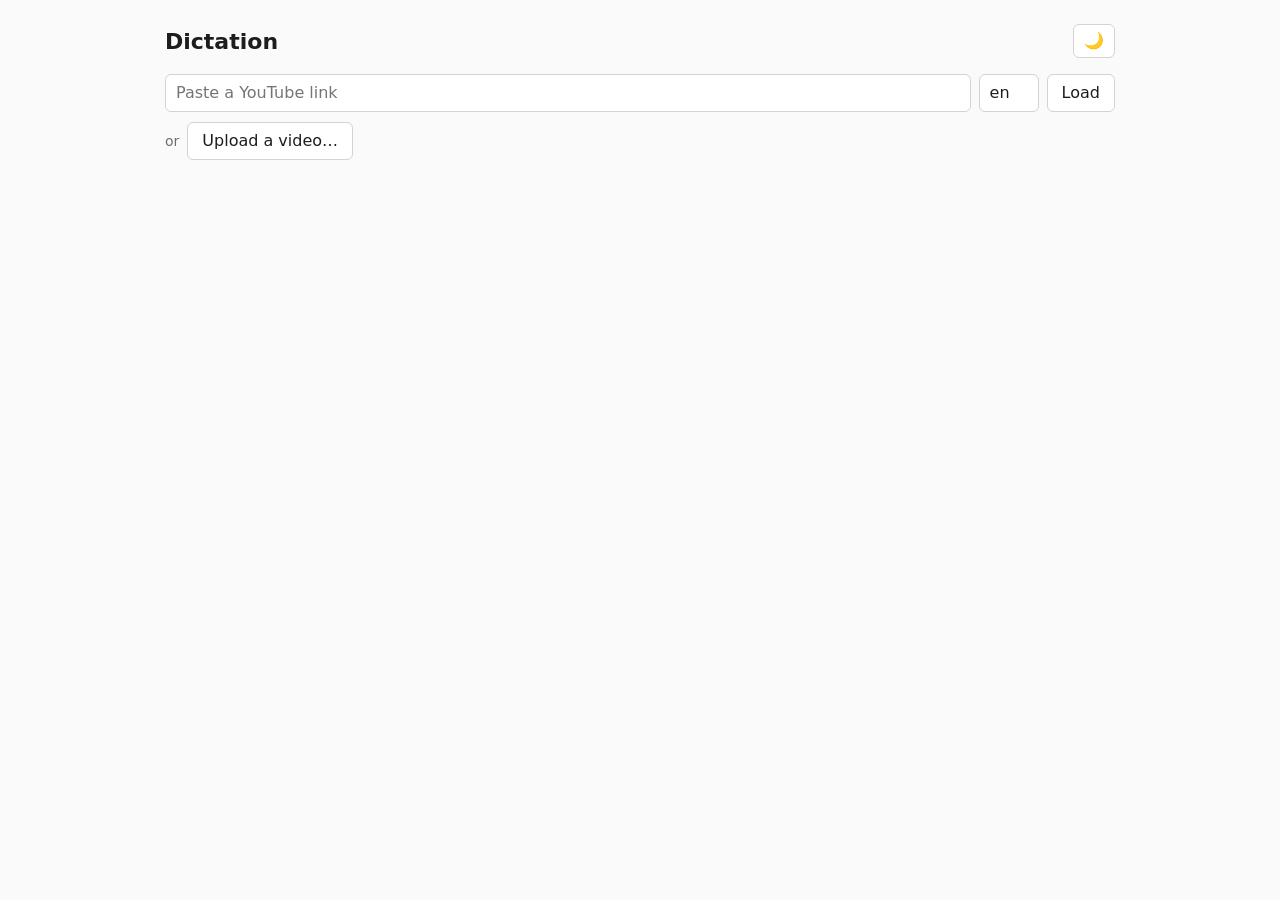
==== index.html @ d246fe12 "Phase 5: background jobs, local uploads, conversion, HTML5 player - services/jobs.py: one worker, de" ====
<!doctype html>
<html lang="en">
<head>
<meta charset="utf-8">
<meta name="viewport" content="width=device-width, initial-scale=1">
<title>Dictation</title>
<script>
  // Applied before first paint so a saved theme doesn't flash.
  try { const t = localStorage.getItem("dictation:theme"); if (t) document.documentElement.dataset.theme = JSON.parse(t); } catch {}
</script>
<link rel="stylesheet" href="/static/style.css?v=2">
</head>
<body>
<main>
  <header>
    <h1>Dictation</h1>
    <button id="themeBtn" type="button" title="Switch light / dark theme"></button>
  </header>

  <section id="loadScreen">
    <form id="loadForm" class="row">
      <input id="urlInput" type="text" placeholder="Paste a YouTube link" autocomplete="off">
      <input id="langInput" type="text" value="en" title="Language code (en, fr, ...); empty = detect automatically">
      <button type="submit">Load</button>
    </form>
    <div id="uploadRow" class="row">
      <span class="muted">or</span>
      <label id="uploadBtn" title="MP4, MOV or WebM, up to 2 GB">Upload a video…
        <input id="fileInput" type="file" accept=".mp4,.m4v,.mov,.webm,video/mp4,video/quicktime,video/webm" hidden></label>
    </div>
    <div id="loadError" class="error"></div>
    <div id="processing" class="hidden">
      <div class="row"><b id="procTitle"></b><span id="procDevice" class="muted"></span></div>
      <div id="procStage"></div>
      <div id="procBar"><div id="procFill"></div></div>
      <div id="procCpu" class="warn hidden">Running on CPU, this will be slow.</div>
      <div id="procCodec" class="warn hidden">
        <span id="procCodecText"></span>
        <button id="convertBtn" type="button">Convert</button>
        <span id="convertStatus" class="muted"></span>
      </div>
      <div class="row"><button id="cancelBtn" type="button">Cancel</button></div>
    </div>
    <div id="recent" class="hidden">
      <h2>Recent videos</h2>
      <ul id="recentList"></ul>
    </div>
  </section>

  <section id="practiceScreen" class="hidden">
    <div class="row">
      <button id="backBtn" type="button">← Videos</button>
      <span id="videoTitle" class="muted"></span>
      <span id="asrInfo" class="muted"></span>
    </div>

    <div id="stage">
      <div id="playerBox">
        <div id="player"></div>
        <div id="playerShield" title="Click to replay the line"></div>
        <div id="playerError" class="hidden"></div>
      </div>

      <div id="controls">
        <div>
          <div class="label">Progress</div>
          <div id="progressCount">–</div>
        </div>
        <div class="row">
          <button id="prevBtn" class="iconBtn" type="button" title="Previous line (Ctrl+←)" aria-label="Previous line">
            <svg viewBox="0 0 24 24"><polygon points="19 20 9 12 19 4 19 20"/><line x1="5" y1="19" x2="5" y2="5"/></svg></button>
          <button id="playPauseBtn" class="iconBtn" type="button" title="Play / pause" aria-label="Play or pause">
            <svg id="playIcon" viewBox="0 0 24 24"><polygon points="6 4 20 12 6 20 6 4"/></svg>
            <svg id="pauseIcon" class="hidden" viewBox="0 0 24 24"><rect x="6" y="4" width="4" height="16"/><rect x="14" y="4" width="4" height="16"/></svg></button>
          <button id="replayBtn" class="iconBtn" type="button" title="Replay line (Tab)" aria-label="Replay line">
            <svg viewBox="0 0 24 24"><polyline points="1 4 1 10 7 10"/><path d="M3.51 15a9 9 0 1 0 2.13-9.36L1 10"/></svg></button>
          <button id="nextBtn" class="iconBtn" type="button" title="Next line (Ctrl+→)" aria-label="Next line">
            <svg viewBox="0 0 24 24"><polygon points="5 4 15 12 5 20 5 4"/><line x1="19" y1="5" x2="19" y2="19"/></svg></button>
          <button id="hintBtn" class="iconBtn" type="button" title="Hint (Ctrl+H)" aria-label="Hint">
            <svg viewBox="0 0 24 24"><path d="M9 18h6"/><path d="M10 22h4"/><path d="M12 2a7 7 0 0 0-4 12.7V17h8v-2.3A7 7 0 0 0 12 2z"/></svg></button>
          <button id="fullscreenBtn" class="iconBtn" type="button" title="Fullscreen" aria-label="Fullscreen">
            <svg viewBox="0 0 24 24"><path d="M8 3H5a2 2 0 0 0-2 2v3m18 0V5a2 2 0 0 0-2-2h-3m0 18h3a2 2 0 0 0 2-2v-3M3 16v3a2 2 0 0 0 2 2h3"/></svg></button>
        </div>
      </div>
      <div id="progressBar"><div id="progressFill"></div></div>
      <div id="timeText">00:00 / 00:00</div>
    </div>

    <div id="dictation"><div id="lineText"></div></div>

    <div id="wordBox">
      <input id="typer" type="text" autocomplete="off" autocorrect="off" autocapitalize="off" spellcheck="false" aria-label="Type what you hear">
      <span id="currentWord"></span>
    </div>

    <div id="secondary">
      <div class="row">
        <button id="muteBtn" type="button" title="Typing sounds (Ctrl+M)">🔊</button>
        <input id="volume" type="range" min="0" max="100" step="1" title="Typing sound volume">
        <label class="muted">Offset
          <button id="offsetDown" type="button">−</button>
          <span id="offsetValue">0.0s</span>
          <button id="offsetUp" type="button">+</button>
        </label>
      </div>
      <div id="stats">
        <span>Last line: <b id="lineStats">–</b></span>
        <span>Video average: <b id="videoStats">–</b></span>
      </div>
    </div>

    <details id="missedPanel">
      <summary>Missed words (<span id="missedCount">0</span>)</summary>
      <ul id="missedList"></ul>
    </details>
  </section>
</main>

<script src="/static/app.js?v=2"></script>
</body>
</html>
---- static/style.css ----
:root { color-scheme: light; --fg: #1d1d1f; --muted: #6e6e73; --line: #d2d2d7; --accent: #0a66c2; --bad: #d93025; --good: #188038; --bg: #fafafa;
          --surface: #fff; --masked: #b0b0b5; --cursor-bg: #cfe0fb; --done: #0d9488; --typing: #ea580c; --hinted: #7c3aed; }
  /* Dark: follows the system setting unless the theme button picked light or dark. */
  @media (prefers-color-scheme: dark) {
    :root:not([data-theme="light"]) { color-scheme: dark; --fg: #ececf0; --muted: #9a9aa2; --line: #3a3a40; --accent: #4c9aff; --bad: #f05a4e; --good: #3fb950; --bg: #161618;
            --surface: #232327; --masked: #5c5c63; --cursor-bg: #2f4a6e; --done: #2dd4bf; --typing: #fb923c; --hinted: #a78bfa; }
  }
  :root[data-theme="dark"] { color-scheme: dark; --fg: #ececf0; --muted: #9a9aa2; --line: #3a3a40; --accent: #4c9aff; --bad: #f05a4e; --good: #3fb950; --bg: #161618;
          --surface: #232327; --masked: #5c5c63; --cursor-bg: #2f4a6e; --done: #2dd4bf; --typing: #fb923c; --hinted: #a78bfa; }
  * { box-sizing: border-box; }
  body { margin: 0; font: 16px/1.5 system-ui, sans-serif; color: var(--fg); background: var(--bg); }
  main { max-width: 982px; margin: 0 auto; padding: 24px 16px 64px; }
  header { display: flex; align-items: center; justify-content: space-between; margin: 0 0 16px; }
  h1 { font-size: 22px; margin: 0; }
  #themeBtn { padding: 4px 10px; }
  button { font: inherit; padding: 6px 14px; border: 1px solid var(--line); border-radius: 6px; background: var(--surface); color: var(--fg); cursor: pointer; }
  button:hover { border-color: var(--accent); }
  input[type=text] { font: inherit; padding: 6px 10px; border: 1px solid var(--line); border-radius: 6px; background: var(--surface); color: var(--fg); }
  input[type=range] { accent-color: var(--accent); }
  .row { display: flex; gap: 8px; align-items: center; flex-wrap: wrap; }
  .muted { color: var(--muted); font-size: 14px; }
  .error { color: var(--bad); margin: 12px 0; white-space: pre-line; }
  .hidden { display: none !important; }

  #urlInput { flex: 1; min-width: 240px; }
  #langInput { width: 60px; }

  /* Video, controls and progress bar share one width. Height capped so the typing area stays on screen. */
  #stage { width: min(100%, 950px, calc(50vh * 16 / 9)); margin: 12px auto 0; }
  #playerBox { position: relative; width: 100%; aspect-ratio: 16 / 9; background: #000; border-radius: 12px; overflow: hidden; }
  #playerBox iframe, #player { position: absolute; inset: 0; width: 100%; height: 100%; }
  /* Keeps clicks (and keyboard focus) out of the YouTube iframe. */
  #playerShield { position: absolute; inset: 0; cursor: pointer; }
  #playerError { position: absolute; inset: 0; display: flex; align-items: center; justify-content: center; padding: 24px; text-align: center; color: #fff; background: rgba(0,0,0,.85); }

  #controls { display: flex; align-items: center; justify-content: space-between; gap: 12px; margin-top: 12px; }
  .label { font-size: 11px; letter-spacing: .08em; text-transform: uppercase; color: var(--muted); }
  #progressCount { font-size: 18px; font-weight: 600; font-variant-numeric: tabular-nums; }
  .iconBtn { width: 40px; height: 40px; padding: 0; display: inline-flex; align-items: center; justify-content: center; border-radius: 10px; background: transparent; }
  .iconBtn svg { width: 20px; height: 20px; fill: none; stroke: currentColor; stroke-width: 2; stroke-linecap: round; stroke-linejoin: round; }
  #progressBar { height: 4px; margin-top: 12px; background: var(--line); border-radius: 2px; overflow: hidden; }
  #progressFill { width: 0; height: 100%; background: var(--done); transition: width .3s; }
  #timeText { margin-top: 4px; text-align: right; font-size: 12px; color: var(--muted); font-variant-numeric: tabular-nums; }

  #dictation { margin: 28px auto 20px; text-align: center; cursor: text; word-break: break-word;
               font: 28px/1.8 ui-monospace, "DejaVu Sans Mono", Menlo, monospace; }
  .word { display: inline-block; white-space: nowrap; }
  .ch { display: inline-block; min-width: 1ch; margin: 0 1px; text-align: center; }
  .ch.masked, .ch.pending { color: var(--masked); }
  .ch.typing { color: var(--typing); }
  .ch.done { color: var(--done); }
  .ch.hinted { color: var(--hinted); }
  .ch.accepted { color: var(--muted); }
  .ch.cursor { background: var(--cursor-bg); border-radius: 4px; }
  .ch.wrong { background: var(--bad); color: #fff; border-radius: 4px; }

  #wordBox { position: relative; width: min(100%, 480px); min-height: 54px; margin: 0 auto; padding: 10px 16px; border: 1px solid var(--line); border-radius: 12px;
             background: var(--surface); text-align: center; cursor: text; font: 24px/1.4 ui-monospace, "DejaVu Sans Mono", Menlo, monospace; }
  #wordBox.focused { border-color: var(--accent); }
  #wordBox .wrongKey { color: var(--bad); }
  #wordBox .placeholder { color: var(--muted); font: 14px/32px system-ui, sans-serif; }
  #typer { position: absolute; left: 0; top: 0; width: 1px; height: 1px; opacity: 0; border: 0; padding: 0; }

  #secondary { display: flex; align-items: center; justify-content: space-between; flex-wrap: wrap; gap: 12px; margin-top: 28px; }
  #muteBtn { padding: 6px 10px; }
  #volume { width: 90px; vertical-align: middle; }

  #stats { display: flex; gap: 24px; flex-wrap: wrap; font-size: 14px; color: var(--muted); }
  #stats b { color: var(--fg); font-weight: 600; }
  details { margin-top: 16px; }
  summary { cursor: pointer; color: var(--muted); }
  #missedList { display: flex; flex-wrap: wrap; gap: 6px; margin-top: 8px; padding: 0; list-style: none; }
  #missedList li { padding: 2px 8px; background: var(--surface); border: 1px solid var(--line); border-radius: 12px; font-size: 14px; }
  #missedList li span { color: var(--muted); margin-left: 4px; }

  #recent { margin-top: 32px; }
  #recent h2 { font-size: 16px; margin: 0 0 8px; }
  #recentList { list-style: none; padding: 0; margin: 0; }
  #recentList li { display: flex; gap: 12px; align-items: baseline; padding: 10px 12px; margin-bottom: 6px; background: var(--surface); border: 1px solid var(--line); border-radius: 6px; cursor: pointer; }
  #recentList li:hover { border-color: var(--accent); }
  #recentList .title { flex: 1; overflow: hidden; text-overflow: ellipsis; white-space: nowrap; }

  /* Local video upload and the processing panel. */
  #uploadRow { margin-top: 10px; }
  #uploadBtn { display: inline-block; padding: 6px 14px; border: 1px solid var(--line); border-radius: 6px; background: var(--surface); color: var(--fg); cursor: pointer; }
  #uploadBtn:hover { border-color: var(--accent); }
  #processing { display: grid; gap: 8px; margin-top: 16px; padding: 12px 14px; background: var(--surface); border: 1px solid var(--line); border-radius: 8px; }
  #procBar { height: 6px; background: var(--line); border-radius: 3px; overflow: hidden; }
  #procFill { width: 0; height: 100%; background: var(--accent); transition: width .3s; }
  #procFill.indeterminate { width: 30%; animation: procSlide 1.2s ease-in-out infinite; }
  @keyframes procSlide { from { transform: translateX(-100%); } to { transform: translateX(340%); } }
  @media (prefers-reduced-motion: reduce) { #procFill.indeterminate { animation: none; width: 100%; opacity: .4; } }
  .warn { color: var(--typing); }
  #asrInfo { margin-left: auto; font-size: 12px; }
  #player video { width: 100%; height: 100%; background: #000; }
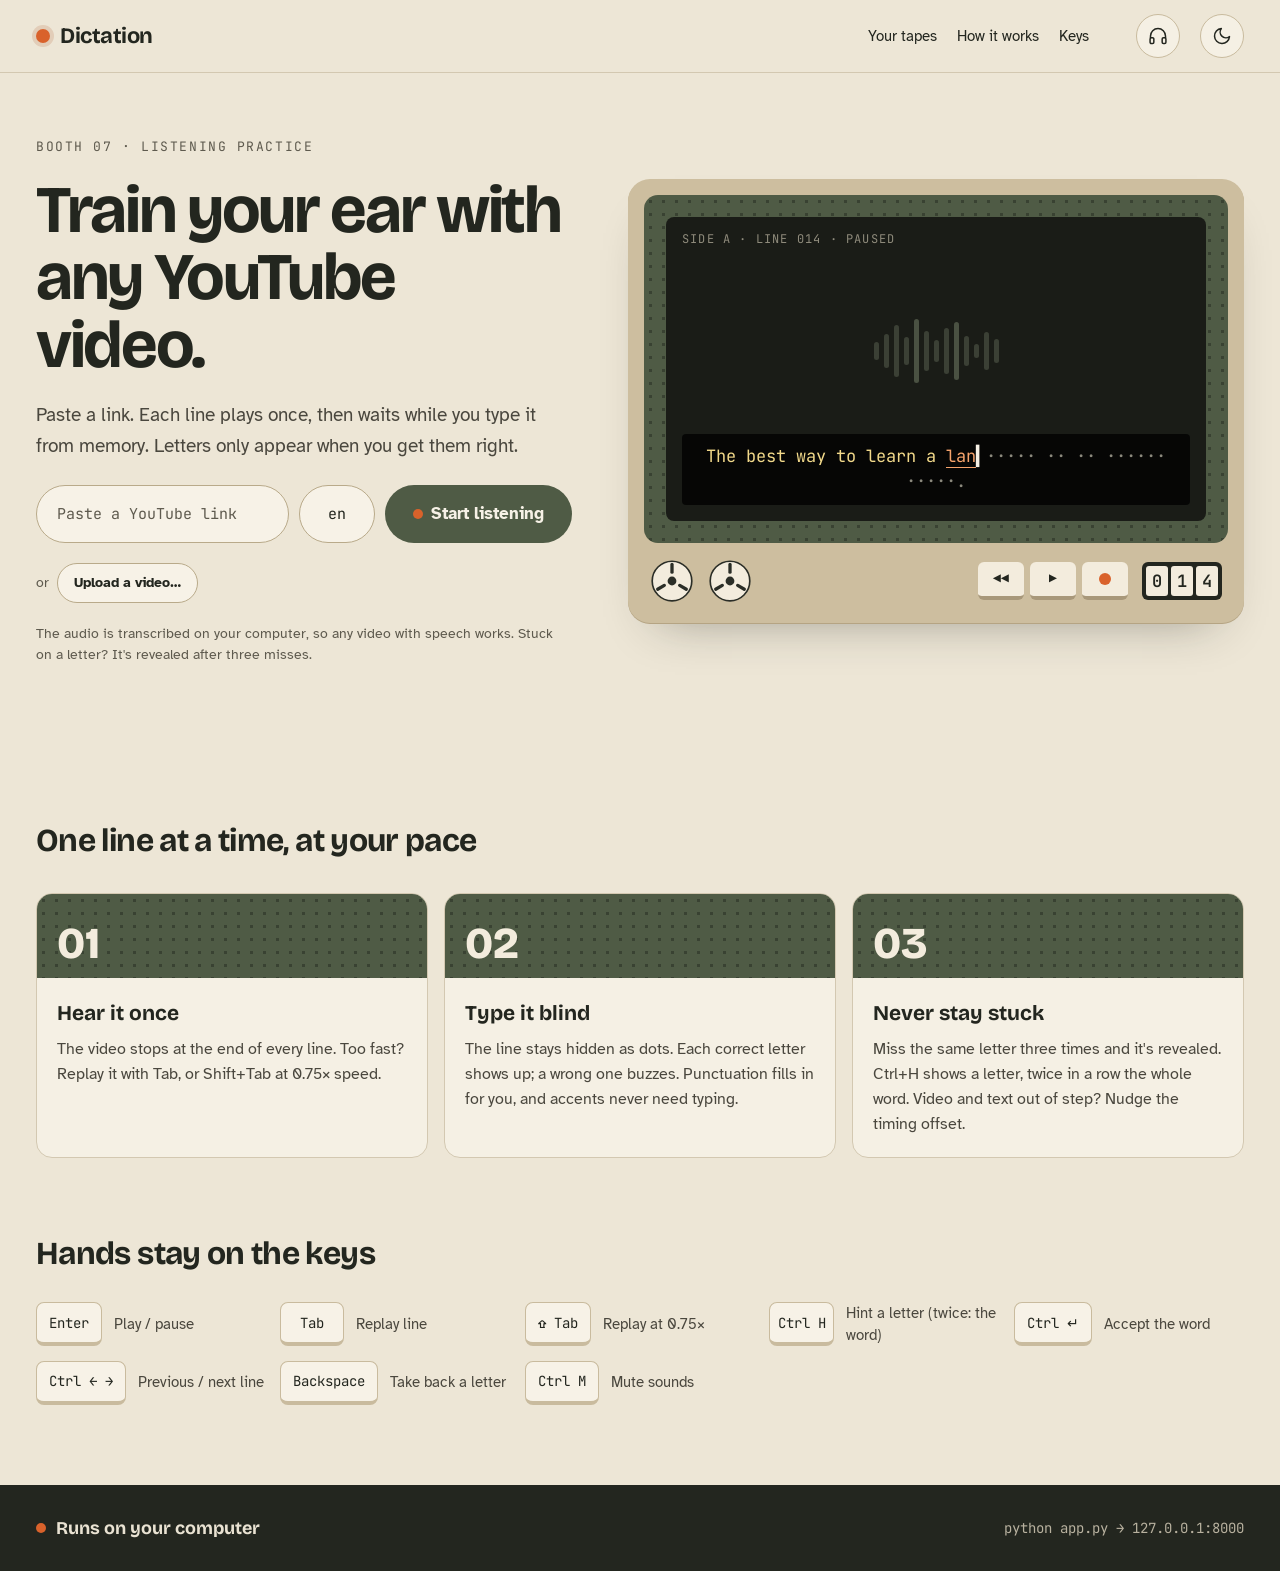
==== commit a8e44ceb: "Restyle to the "Booth 07" design (look only) - style.css: all DESIGN.md tokens in :root, no hard-cod" ====
--- a/index.html
+++ b/index.html
@@ -8,114 +8,290 @@
   // Applied before first paint so a saved theme doesn't flash.
   try { const t = localStorage.getItem("dictation:theme"); if (t) document.documentElement.dataset.theme = JSON.parse(t); } catch {}
 </script>
-<link rel="stylesheet" href="/static/style.css?v=2">
+<link rel="preconnect" href="https://fonts.googleapis.com">
+<link rel="preconnect" href="https://fonts.gstatic.com" crossorigin>
+<link rel="stylesheet" href="https://fonts.googleapis.com/css2?family=Bricolage+Grotesque:opsz,wght@12..96,400..800&family=Atkinson+Hyperlegible:wght@400;700&family=JetBrains+Mono:wght@400;600&display=swap">
+<link rel="stylesheet" href="/static/style.css?v=5">
 </head>
 <body>
+<header class="topbar">
+  <div class="wrap topbarIn">
+    <span class="logo"><span class="logoDot"></span>Dictation</span>
+    <nav class="homeOnly" aria-label="Sections">
+      <a href="#recent">Your tapes</a>
+      <a href="#how">How it works</a>
+      <a href="#keys">Keys</a>
+    </nav>
+    <div class="practiceOnly titleRow">
+      <button id="backBtn" type="button">← Tapes</button>
+      <span id="videoTitle"></span>
+    </div>
+    <span class="grow"></span>
+    <label for="volume" class="practiceOnly volumeLabel">Volume</label>
+    <input id="volume" class="practiceOnly" type="range" min="0" max="100" step="1" title="Typing sound volume">
+    <button id="muteBtn" class="roundBtn" type="button" aria-label="Mute typing sounds (Ctrl+M)" aria-pressed="false">
+      <svg id="soundOnIcon" aria-hidden="true" viewBox="0 0 24 24"><path d="M3 14v-2a9 9 0 0 1 18 0v2"/><rect x="2.5" y="14" width="4.5" height="7" rx="1.5"/><rect x="17" y="14" width="4.5" height="7" rx="1.5"/></svg>
+      <svg id="soundOffIcon" class="hidden" aria-hidden="true" viewBox="0 0 24 24"><path d="M3 14v-2a9 9 0 0 1 18 0v2"/><rect x="2.5" y="14" width="4.5" height="7" rx="1.5"/><rect x="17" y="14" width="4.5" height="7" rx="1.5"/><line x1="3" y1="3" x2="21" y2="21"/></svg>
+    </button>
+    <button id="themeBtn" class="roundBtn" type="button" aria-label="Switch light / dark theme" title="Switch light / dark theme">
+      <svg id="moonIcon" aria-hidden="true" viewBox="0 0 24 24"><path d="M21 12.8A9 9 0 1 1 11.2 3a7 7 0 0 0 9.8 9.8z"/></svg>
+      <svg id="sunIcon" class="hidden" aria-hidden="true" viewBox="0 0 24 24"><circle cx="12" cy="12" r="4.5"/><path d="M12 1.5v2.5M12 20v2.5M4.6 4.6l1.8 1.8M17.6 17.6l1.8 1.8M1.5 12H4M20 12h2.5M4.6 19.4l1.8-1.8M17.6 6.4l1.8-1.8"/></svg>
+    </button>
+  </div>
+</header>
+
 <main>
-  <header>
-    <h1>Dictation</h1>
-    <button id="themeBtn" type="button" title="Switch light / dark theme"></button>
-  </header>
-
+  <div class="wrap">
+    <div id="notice" class="hidden" role="status"><span id="noticeText"></span>
+      <button id="noticeAction" class="hidden" type="button"></button>
+      <button id="noticeClose" type="button" aria-label="Close">×</button></div>
+  </div>
+  <dialog id="deleteDialog">
+    <p id="deleteText"></p>
+    <div class="row">
+      <button id="deleteCancel" type="button">Cancel</button>
+      <button id="deleteConfirm" class="danger" type="button">Delete</button>
+    </div>
+  </dialog>
+
+  <!-- Home: no video loaded -->
   <section id="loadScreen">
-    <form id="loadForm" class="row">
-      <input id="urlInput" type="text" placeholder="Paste a YouTube link" autocomplete="off">
-      <input id="langInput" type="text" value="en" title="Language code (en, fr, ...); empty = detect automatically">
-      <button type="submit">Load</button>
-    </form>
-    <div id="uploadRow" class="row">
-      <span class="muted">or</span>
-      <label id="uploadBtn" title="MP4, MOV or WebM, up to 2 GB">Upload a video…
-        <input id="fileInput" type="file" accept=".mp4,.m4v,.mov,.webm,video/mp4,video/quicktime,video/webm" hidden></label>
-    </div>
-    <div id="loadError" class="error"></div>
-    <div id="processing" class="hidden">
-      <div class="row"><b id="procTitle"></b><span id="procDevice" class="muted"></span></div>
-      <div id="procStage"></div>
-      <div id="procBar"><div id="procFill"></div></div>
-      <div id="procCpu" class="warn hidden">Running on CPU, this will be slow.</div>
-      <div id="procCodec" class="warn hidden">
-        <span id="procCodecText"></span>
-        <button id="convertBtn" type="button">Convert</button>
-        <span id="convertStatus" class="muted"></span>
-      </div>
-      <div class="row"><button id="cancelBtn" type="button">Cancel</button></div>
-    </div>
-    <div id="recent" class="hidden">
-      <h2>Recent videos</h2>
-      <ul id="recentList"></ul>
-    </div>
+    <div class="wrap hero">
+      <div class="heroText">
+        <span class="eyebrow">Booth 07 · Listening practice</span>
+        <h1>Train your ear with any YouTube video.</h1>
+        <p class="lead">Paste a link. Each line plays once, then waits while you type it from memory. Letters only appear when you get them right.</p>
+        <form id="loadForm" class="loadForm">
+          <label for="urlInput" class="srOnly">YouTube link</label>
+          <input id="urlInput" class="pill" type="text" placeholder="Paste a YouTube link" autocomplete="off">
+          <label for="langInput" class="srOnly">Language</label>
+          <input id="langInput" class="pill" type="text" value="en" title="Language code (en, fr, ...); empty = detect automatically">
+          <button type="submit" class="primary big"><span class="recDot"></span>Start listening</button>
+        </form>
+        <div id="uploadRow" class="row">
+          <span class="muted">or</span>
+          <label id="uploadBtn" title="MP4, MOV or WebM, up to 2 GB">Upload a video…
+            <input id="fileInput" type="file" accept=".mp4,.m4v,.mov,.webm,video/mp4,video/quicktime,video/webm" hidden></label>
+        </div>
+        <p class="hintLine">The audio is transcribed on your computer, so any video with speech works. Stuck on a letter? It's revealed after three misses.</p>
+        <div id="loadError" class="error"></div>
+        <div id="processing" class="card hidden">
+          <div class="row"><b id="procTitle"></b><span id="procDevice" class="muted"></span></div>
+          <div id="procStage"></div>
+          <div id="procBar"><div id="procFill"></div></div>
+          <div id="procCpu" class="warn hidden">Running on CPU, this will be slow.</div>
+          <div id="procCodec" class="warn hidden">
+            <span id="procCodecText"></span>
+            <button id="convertBtn" type="button">Convert</button>
+            <span id="convertStatus" class="muted"></span>
+          </div>
+          <div class="row"><button id="cancelBtn" type="button">Cancel</button></div>
+        </div>
+      </div>
+
+      <div class="console heroConsole" role="img" aria-label="A language lab booth: the video is paused and the line is half typed, with the rest hidden as dots">
+        <div class="grille">
+          <div class="screen">
+            <span class="screenLabel">SIDE A · LINE 014 · PAUSED</span>
+            <div class="wave"><i style="height:18px"></i><i style="height:34px"></i><i style="height:52px"></i><i style="height:28px"></i><i class="hi" style="height:64px"></i><i style="height:40px"></i><i style="height:22px"></i><i style="height:46px"></i><i class="hi" style="height:58px"></i><i style="height:30px"></i><i style="height:14px"></i><i style="height:38px"></i><i style="height:24px"></i></div>
+            <div class="subtitle"><span>The best way to learn a <span class="subTyped">lan</span><span class="blinkCursor">▍</span><span class="subHidden">····· ·· ·· ······ ·····.</span></span></div>
+          </div>
+        </div>
+        <div class="heroDeck">
+          <svg class="deckReel" viewBox="0 0 40 40" aria-hidden="true"><circle cx="20" cy="20" r="18" class="reelFace"/><g class="reelSpokes"><line x1="20" y1="5" x2="20" y2="12"/><line x1="7" y1="27.5" x2="13" y2="24"/><line x1="33" y1="27.5" x2="27" y2="24"/></g><circle cx="20" cy="20" r="4" class="reelHub"/></svg>
+          <svg class="deckReel" viewBox="0 0 40 40" aria-hidden="true"><circle cx="20" cy="20" r="18" class="reelFace"/><g class="reelSpokes"><line x1="20" y1="5" x2="20" y2="12"/><line x1="7" y1="27.5" x2="13" y2="24"/><line x1="33" y1="27.5" x2="27" y2="24"/></g><circle cx="20" cy="20" r="4" class="reelHub"/></svg>
+          <span class="grow"></span>
+          <span class="miniKeys"><span>◀◀</span><span>▶</span><span><span class="recDot"></span></span></span>
+          <span class="flaps big"><span>0</span><span>1</span><span>4</span></span>
+        </div>
+      </div>
+    </div>
+
+    <section id="recent" class="band hidden">
+      <div class="wrap">
+        <div class="sectionHead">
+          <h2>Pick up a tape</h2>
+          <span class="muted">The tape winds forward as you finish lines</span>
+        </div>
+        <ul id="recentList"></ul>
+      </div>
+    </section>
+
+    <section id="how" class="wrap homeSection">
+      <h2>One line at a time, at your pace</h2>
+      <div class="howGrid">
+        <div class="howCard">
+          <div class="howHead grilleBg"><span>01</span></div>
+          <div class="howBody"><h3>Hear it once</h3>
+            <p>The video stops at the end of every line. Too fast? Replay it with Tab, or Shift+Tab at 0.75× speed.</p></div>
+        </div>
+        <div class="howCard">
+          <div class="howHead grilleBg"><span>02</span></div>
+          <div class="howBody"><h3>Type it blind</h3>
+            <p>The line stays hidden as dots. Each correct letter shows up; a wrong one buzzes. Punctuation fills in for you, and accents never need typing.</p></div>
+        </div>
+        <div class="howCard">
+          <div class="howHead grilleBg"><span>03</span></div>
+          <div class="howBody"><h3>Never stay stuck</h3>
+            <p>Miss the same letter three times and it's revealed. Ctrl+H shows a letter, twice in a row the whole word. Video and text out of step? Nudge the timing offset.</p></div>
+        </div>
+      </div>
+    </section>
+
+    <section id="keys" class="wrap homeSection keysSection">
+      <h2>Hands stay on the keys</h2>
+      <div class="keysGrid">
+        <div><kbd class="cap">Enter</kbd><span>Play / pause</span></div>
+        <div><kbd class="cap">Tab</kbd><span>Replay line</span></div>
+        <div><kbd class="cap">⇧ Tab</kbd><span>Replay at 0.75×</span></div>
+        <div><kbd class="cap">Ctrl H</kbd><span>Hint a letter (twice: the word)</span></div>
+        <div><kbd class="cap">Ctrl ↵</kbd><span>Accept the word</span></div>
+        <div><kbd class="cap">Ctrl ← →</kbd><span>Previous / next line</span></div>
+        <div><kbd class="cap">Backspace</kbd><span>Take back a letter</span></div>
+        <div><kbd class="cap">Ctrl M</kbd><span>Mute sounds</span></div>
+      </div>
+    </section>
+
+    <footer class="footer">
+      <div class="wrap footerIn">
+        <span class="footerTitle"><span class="recDot"></span>Runs on your computer</span>
+        <span class="footerCmd">python app.py → 127.0.0.1:8000</span>
+      </div>
+    </footer>
   </section>
 
-  <section id="practiceScreen" class="hidden">
-    <div class="row">
-      <button id="backBtn" type="button">← Videos</button>
-      <span id="videoTitle" class="muted"></span>
-      <span id="asrInfo" class="muted"></span>
-    </div>
-
-    <div id="stage">
-      <div id="playerBox">
-        <div id="player"></div>
-        <div id="playerShield" title="Click to replay the line"></div>
-        <div id="playerError" class="hidden"></div>
-      </div>
-
-      <div id="controls">
-        <div>
-          <div class="label">Progress</div>
-          <div id="progressCount">–</div>
-        </div>
-        <div class="row">
-          <button id="prevBtn" class="iconBtn" type="button" title="Previous line (Ctrl+←)" aria-label="Previous line">
-            <svg viewBox="0 0 24 24"><polygon points="19 20 9 12 19 4 19 20"/><line x1="5" y1="19" x2="5" y2="5"/></svg></button>
-          <button id="playPauseBtn" class="iconBtn" type="button" title="Play / pause" aria-label="Play or pause">
-            <svg id="playIcon" viewBox="0 0 24 24"><polygon points="6 4 20 12 6 20 6 4"/></svg>
-            <svg id="pauseIcon" class="hidden" viewBox="0 0 24 24"><rect x="6" y="4" width="4" height="16"/><rect x="14" y="4" width="4" height="16"/></svg></button>
-          <button id="replayBtn" class="iconBtn" type="button" title="Replay line (Tab)" aria-label="Replay line">
-            <svg viewBox="0 0 24 24"><polyline points="1 4 1 10 7 10"/><path d="M3.51 15a9 9 0 1 0 2.13-9.36L1 10"/></svg></button>
-          <button id="nextBtn" class="iconBtn" type="button" title="Next line (Ctrl+→)" aria-label="Next line">
-            <svg viewBox="0 0 24 24"><polygon points="5 4 15 12 5 20 5 4"/><line x1="19" y1="5" x2="19" y2="19"/></svg></button>
-          <button id="hintBtn" class="iconBtn" type="button" title="Hint (Ctrl+H)" aria-label="Hint">
-            <svg viewBox="0 0 24 24"><path d="M9 18h6"/><path d="M10 22h4"/><path d="M12 2a7 7 0 0 0-4 12.7V17h8v-2.3A7 7 0 0 0 12 2z"/></svg></button>
-          <button id="fullscreenBtn" class="iconBtn" type="button" title="Fullscreen" aria-label="Fullscreen">
-            <svg viewBox="0 0 24 24"><path d="M8 3H5a2 2 0 0 0-2 2v3m18 0V5a2 2 0 0 0-2-2h-3m0 18h3a2 2 0 0 0 2-2v-3M3 16v3a2 2 0 0 0 2 2h3"/></svg></button>
-        </div>
-      </div>
-      <div id="progressBar"><div id="progressFill"></div></div>
-      <div id="timeText">00:00 / 00:00</div>
-    </div>
-
-    <div id="dictation"><div id="lineText"></div></div>
-
-    <div id="wordBox">
-      <input id="typer" type="text" autocomplete="off" autocorrect="off" autocapitalize="off" spellcheck="false" aria-label="Type what you hear">
-      <span id="currentWord"></span>
-    </div>
-
-    <div id="secondary">
-      <div class="row">
-        <button id="muteBtn" type="button" title="Typing sounds (Ctrl+M)">🔊</button>
-        <input id="volume" type="range" min="0" max="100" step="1" title="Typing sound volume">
-        <label class="muted">Offset
-          <button id="offsetDown" type="button">−</button>
-          <span id="offsetValue">0.0s</span>
-          <button id="offsetUp" type="button">+</button>
-        </label>
-      </div>
-      <div id="stats">
-        <span>Last line: <b id="lineStats">–</b></span>
-        <span>Video average: <b id="videoStats">–</b></span>
-      </div>
-    </div>
-
-    <details id="missedPanel">
-      <summary>Missed words (<span id="missedCount">0</span>)</summary>
-      <ul id="missedList"></ul>
-    </details>
+  <!-- Practice: video loaded -->
+  <section id="practiceScreen" class="wrap hidden">
+    <section id="stage" class="console" aria-label="Player">
+      <div class="grille">
+        <div id="playerBox">
+          <div id="player"></div>
+          <div id="playerShield" title="Click to replay the line"></div>
+          <span id="screenLabel" class="screenLabel"></span>
+          <div id="playerError" class="hidden"></div>
+        </div>
+
+        <div class="counterRow">
+          <span id="progressCount" class="flaps" role="img"></span>
+          <span id="progressTotal"></span>
+          <div id="progressBar"><div id="progressFill"></div></div>
+          <span id="timeText">00:00 / 00:00</span>
+        </div>
+
+        <div id="controls">
+          <button id="prevBtn" class="key" type="button" title="Previous line (Ctrl+←)" aria-label="Previous line (Ctrl+←)">
+            <svg class="fill" viewBox="0 0 24 24"><polygon points="19 20 9 12 19 4"/><rect x="4" y="4" width="3" height="16"/></svg></button>
+          <button id="replayBtn" class="key" type="button" title="Replay line (Tab)" aria-label="Replay line (Tab)">
+            <svg viewBox="0 0 24 24"><polyline points="1 4 1 10 7 10"/><path d="M3.5 15a9 9 0 1 0 2.1-9.4L1 10"/></svg></button>
+          <button id="playPauseBtn" class="key play" type="button" title="Play / pause (Enter)" aria-label="Play or pause (Enter)">
+            <svg id="playIcon" class="fill" viewBox="0 0 24 24"><polygon points="7 4 20 12 7 20"/></svg>
+            <svg id="pauseIcon" class="fill hidden" viewBox="0 0 24 24"><rect x="6" y="4" width="4" height="16"/><rect x="14" y="4" width="4" height="16"/></svg></button>
+          <button id="nextBtn" class="key" type="button" title="Next line (Ctrl+→)" aria-label="Next line (Ctrl+→)">
+            <svg class="fill" viewBox="0 0 24 24"><polygon points="5 4 15 12 5 20"/><rect x="17" y="4" width="3" height="16"/></svg></button>
+          <button id="slowBtn" class="key text" type="button" title="Replay at 0.75× (Shift+Tab)" aria-label="Replay at 0.75× speed (Shift+Tab)">0.75×</button>
+          <span class="grow"></span>
+          <button id="hintBtn" class="key text hint" type="button" title="Hint (Ctrl+H)" aria-label="Hint (Ctrl+H)">
+            <svg viewBox="0 0 24 24"><path d="M9 18h6"/><path d="M10 22h4"/><path d="M12 2a7 7 0 0 0-4 12.7V17h8v-2.3A7 7 0 0 0 12 2z"/></svg>Hint</button>
+          <button id="fullscreenBtn" class="key" type="button" title="Fullscreen" aria-label="Fullscreen">
+            <svg viewBox="0 0 24 24"><path d="M8 3H5a2 2 0 0 0-2 2v3"/><path d="M21 8V5a2 2 0 0 0-2-2h-3"/><path d="M16 21h3a2 2 0 0 0 2-2v-3"/><path d="M3 16v3a2 2 0 0 0 2 2h3"/></svg></button>
+        </div>
+      </div>
+    </section>
+
+    <aside id="sidebar">
+      <div class="card sideCard">
+        <h2 class="capsLabel">This tape</h2>
+        <div class="tiles">
+          <div class="tile"><span id="videoWpm" class="tileNum">–</span><span class="tileLabel">WPM</span></div>
+          <div class="tile"><span id="videoAcc" class="tileNum">–</span><span class="tileLabel">Accuracy</span></div>
+        </div>
+        <span id="videoStats" class="muted"></span>
+        <div class="missed">
+          <span class="muted">Missed words (<span id="missedCount">0</span>)</span>
+          <ul id="missedList"></ul>
+        </div>
+        <span id="asrInfo"></span>
+      </div>
+      <div class="card sideCard">
+        <h2 class="capsLabel">Caption timing</h2>
+        <div class="offsetRow">
+          <button id="offsetDown" class="roundKey" type="button" aria-label="Shift the timing earlier" title="Shift the timing earlier">−</button>
+          <span id="offsetValue">0.00 s</span>
+          <button id="offsetUp" class="roundKey" type="button" aria-label="Shift the timing later" title="Shift the timing later">+</button>
+        </div>
+      </div>
+    </aside>
+
+    <section id="sheet">
+      <div class="sheetHead">
+        <h2>Type what you heard
+          <span id="unclearBadge" class="hidden" title="Whisper was unsure of some words here: the audio may be unclear or misheard. Skipping it with Next doesn't affect your statistics.">unclear audio</span></h2>
+        <span class="sheetStats">Last line · <b id="lineStats">–</b></span>
+      </div>
+
+      <div id="dictation">
+        <div id="lineText" aria-label="Current line, partially revealed"></div>
+      </div>
+
+      <div class="typeRow">
+        <div id="wordBox">
+          <input id="typer" type="text" autocomplete="off" autocorrect="off" autocapitalize="off" spellcheck="false" aria-label="Type what you hear">
+          <span id="currentWord"></span>
+        </div>
+        <span id="wordStatus" class="hidden" role="status"></span>
+      </div>
+
+      <div class="legend">
+        <span><i class="dot done"></i>Finished</span>
+        <span><i class="dot current"></i>Current word</span>
+        <span><i class="dot hinted"></i>Hinted letter</span>
+        <span class="grow"></span>
+        <span><kbd class="cap small">Tab</kbd>replay</span>
+        <span><kbd class="cap small">⇧Tab</kbd>slow</span>
+        <span><kbd class="cap small">Ctrl H</kbd>hint</span>
+        <span><kbd class="cap small">Ctrl ↵</kbd>accept word</span>
+      </div>
+    </section>
+  </section>
+
+  <!-- Video complete: the last line is finished -->
+  <section id="completeScreen" class="wrap hidden">
+    <div class="completeHead">
+      <div class="completeText">
+        <span id="completeLabel" class="eyebrow"></span>
+        <h1>End of tape.</h1>
+        <p id="completeMeta" class="lead"></p>
+      </div>
+      <div id="completeCassette"></div>
+    </div>
+
+    <div class="card statPanel">
+      <div class="tile big"><span id="doneWpm" class="tileNum">–</span><span class="tileLabel">Words per minute</span></div>
+      <div class="tile big"><span id="doneAcc" class="tileNum">–</span><span class="tileLabel">Accuracy</span></div>
+      <div class="tile big"><span id="doneTime" class="tileNum">–</span><span class="tileLabel">Time typing</span></div>
+      <div class="tile big"><span id="doneMissed" class="tileNum">–</span><span class="tileLabel">Words missed</span></div>
+    </div>
+
+    <div class="wordsPanel">
+      <div class="wordsHead">
+        <h2>Words to listen to again</h2>
+        <span id="doneWordsSummary" class="muted"></span>
+      </div>
+      <div class="tableScroll">
+        <table>
+          <thead><tr><th scope="col">Word</th><th scope="col">Misses</th></tr></thead>
+          <tbody id="doneWords"></tbody>
+        </table>
+      </div>
+    </div>
+
+    <div class="completeActions">
+      <button id="doneHome" class="primary big" type="button"><span class="recDot"></span>Load another tape</button>
+      <button id="doneBack" class="big" type="button">Back to the last line</button>
+    </div>
   </section>
 </main>
 
-<script src="/static/app.js?v=2"></script>
+<script src="/static/app.js?v=8"></script>
 </body>
 </html>
--- a/static/style.css
+++ b/static/style.css
@@ -1,95 +1,435 @@
-  :root { color-scheme: light; --fg: #1d1d1f; --muted: #6e6e73; --line: #d2d2d7; --accent: #0a66c2; --bad: #d93025; --good: #188038; --bg: #fafafa;
-          --surface: #fff; --masked: #b0b0b5; --cursor-bg: #cfe0fb; --done: #0d9488; --typing: #ea580c; --hinted: #7c3aed; }
-  /* Dark: follows the system setting unless the theme button picked light or dark. */
+  /* "Booth 07" design (new_design/DESIGN.md). Every color is a variable defined here. */
+  :root {
+    color-scheme: light;
+    /* surfaces */
+    --bg:            #EDE6D6;  /* page background, paper cream */
+    --bg-band:       #E3DAC6;  /* alternate section band (Home "Pick up a tape") */
+    --card:          #F5F0E4;  /* cards: stats, caption timing */
+    --card-inset:    #FBF8F1;  /* tiles inside cards, typing "answer sheet", tables */
+    --input-bg:      #F7F2E7;
+    --console-frame: #CDBE9F;  /* tan frame around the player */
+    --panel:         #4F5B45;  /* olive speaker grille */
+    --screen:        #1A1C17;  /* video area, cassette window */
+    --cassette:      #2B2E27;  /* cassette body */
+    --key:           #F3ECDD;  /* tape-deck key face */
+    --key-edge:      #A8987A;  /* tape-deck key bottom edge */
+
+    /* lines */
+    --line:          #D3C8B1;
+    --line-soft:     #E3D9C4;
+    --line-strong:   #B9AA8A;  /* input borders */
+    --ruled:         #EFE6D3;  /* ruled lines on the answer sheet */
+
+    /* text */
+    --ink:           #23261F;
+    --ink-2:         #4A473E;
+    --ink-muted:     #5E5A4E;
+    --on-dark:       #F3ECDD;
+    --on-dark-muted: #B8B19F;
+
+    /* accents */
+    --rec:           #D9622B;  /* record light, play button */
+    --rec-edge:      #8E3C14;
+    --link:          #A3461A;
+    --error:         #B8423A;
+    --error-text:    #A3332C;
+    --missed-bg:     #F6DFCF;
+    --missed-text:   #8E3C14;
+
+    /* dictation word colors */
+    --word-done:     #2F6B5E;  /* finished words */
+    --word-current:  #B5521F;  /* current word + underline */
+    --word-hint:     #6A4FA0;  /* hinted letter */
+    --word-hint-bg:  #ECE4F6;
+    --word-hidden:   #8C8578;  /* the dots */
+
+    /* other colors used by the mockups */
+    --logo-ring:     #E2CDB8;
+    --kbd-edge:      #C9BB9E;
+    --on-panel:      #F6F1E6;  /* text on olive buttons */
+    --on-rec:        #FFFFFF;  /* icon on the play key, text on a wrong letter */
+    --key-ink:       #23261F;  /* text on cream keys and cassette labels (both themes) */
+    --key-hint:      #6A4FA0;  /* the Hint key text (keys stay cream in both themes) */
+    --link-hover:    #7E3412;
+    --console-edge:  #B5A483;
+    --screen-label:  #8F8B7C;
+    --wave:          #3B4035;
+    --wave-hi:       #4A5142;
+    --sub-bg:        rgba(0, 0, 0, .78);
+    --sub-text:      #F2D98A;
+    --sub-typed:     #F5A36C;
+    --sub-hidden:    #8C8A7E;
+    --reel:          #6B4F3A;
+    --on-dark-accent:#F5A36C;  /* "Resume →" on a cassette */
+    --dash:          #DCD0B8;
+    --divider:       #CFC3A9;
+    --typing-bg:     #FFFFFF;  /* the typing pill */
+    --flap-strip:    #23261F;
+    --footer-bg:     #23261F;
+    --footer-text:   #E9E2D2;
+    --grille-dot:    rgba(0, 0, 0, .28);
+    --bar-track:     rgba(0, 0, 0, .35);
+    --shadow:        rgba(35, 38, 31, .45);
+    --backdrop:      rgba(35, 38, 31, .45);
+  }
+  /* Dark ("booth at night"): not part of the design spec, kept because the app has a theme button.
+     Follows the system setting unless the theme button picked light or dark. */
   @media (prefers-color-scheme: dark) {
-    :root:not([data-theme="light"]) { color-scheme: dark; --fg: #ececf0; --muted: #9a9aa2; --line: #3a3a40; --accent: #4c9aff; --bad: #f05a4e; --good: #3fb950; --bg: #161618;
-            --surface: #232327; --masked: #5c5c63; --cursor-bg: #2f4a6e; --done: #2dd4bf; --typing: #fb923c; --hinted: #a78bfa; }
-  }
-  :root[data-theme="dark"] { color-scheme: dark; --fg: #ececf0; --muted: #9a9aa2; --line: #3a3a40; --accent: #4c9aff; --bad: #f05a4e; --good: #3fb950; --bg: #161618;
-          --surface: #232327; --masked: #5c5c63; --cursor-bg: #2f4a6e; --done: #2dd4bf; --typing: #fb923c; --hinted: #a78bfa; }
+    :root:not([data-theme="light"]) {
+      color-scheme: dark;
+      --bg: #1B1D18; --bg-band: #22251F; --card: #272A23; --card-inset: #2E3129; --input-bg: #2A2D25;
+      --console-frame: #5A5140; --screen: #10110E; --cassette: #121410;
+      --line: #3D4036; --line-soft: #3A3D34; --line-strong: #6A6656; --ruled: #383B32;
+      --ink: #ECE5D4; --ink-2: #CDC5B2; --ink-muted: #A8A190;
+      --link: #EE9A68; --error: #E2685E; --error-text: #F2948A; --missed-bg: #4B2E1E; --missed-text: #F4B48E;
+      --word-done: #6CC0AD; --word-current: #F2914F; --word-hint: #B9A3EC; --word-hint-bg: #3B3252; --word-hidden: #8E887A;
+      --logo-ring: #5A4636; --kbd-edge: #5A5646; --link-hover: #F6B88F; --console-edge: #3F392C;
+      --dash: #45483E; --divider: #4A4D42; --typing-bg: #151712; --footer-bg: #10110E; --backdrop: rgba(0, 0, 0, .6);
+      --on-rec: #FFFFFF;
+    }
+  }
+  :root[data-theme="dark"] {
+    color-scheme: dark;
+    --bg: #1B1D18; --bg-band: #22251F; --card: #272A23; --card-inset: #2E3129; --input-bg: #2A2D25;
+    --console-frame: #5A5140; --screen: #10110E; --cassette: #121410;
+    --line: #3D4036; --line-soft: #3A3D34; --line-strong: #6A6656; --ruled: #383B32;
+    --ink: #ECE5D4; --ink-2: #CDC5B2; --ink-muted: #A8A190;
+    --link: #EE9A68; --error: #E2685E; --error-text: #F2948A; --missed-bg: #4B2E1E; --missed-text: #F4B48E;
+    --word-done: #6CC0AD; --word-current: #F2914F; --word-hint: #B9A3EC; --word-hint-bg: #3B3252; --word-hidden: #8E887A;
+    --logo-ring: #5A4636; --kbd-edge: #5A5646; --link-hover: #F6B88F; --console-edge: #3F392C;
+    --dash: #45483E; --divider: #4A4D42; --typing-bg: #151712; --footer-bg: #10110E; --backdrop: rgba(0, 0, 0, .6);
+    --on-rec: #FFFFFF;
+  }
+
+  /* ---- Base ------------------------------------------------------------------------------ */
   * { box-sizing: border-box; }
-  body { margin: 0; font: 16px/1.5 system-ui, sans-serif; color: var(--fg); background: var(--bg); }
-  main { max-width: 982px; margin: 0 auto; padding: 24px 16px 64px; }
-  header { display: flex; align-items: center; justify-content: space-between; margin: 0 0 16px; }
-  h1 { font-size: 22px; margin: 0; }
-  #themeBtn { padding: 4px 10px; }
-  button { font: inherit; padding: 6px 14px; border: 1px solid var(--line); border-radius: 6px; background: var(--surface); color: var(--fg); cursor: pointer; }
-  button:hover { border-color: var(--accent); }
-  input[type=text] { font: inherit; padding: 6px 10px; border: 1px solid var(--line); border-radius: 6px; background: var(--surface); color: var(--fg); }
-  input[type=range] { accent-color: var(--accent); }
+  html { scroll-behavior: smooth; }
+  body { margin: 0; font: 16px/1.5 "Atkinson Hyperlegible", system-ui, sans-serif; color: var(--ink); background: var(--bg); }
+  a { color: var(--link); }
+  a:hover { color: var(--link-hover); }
+  h1, h2, h3 { font-family: "Bricolage Grotesque", system-ui, sans-serif; letter-spacing: -0.02em; margin: 0; }
+  .wrap { max-width: 1240px; margin: 0 auto; padding-left: 16px; padding-right: 16px; }
   .row { display: flex; gap: 8px; align-items: center; flex-wrap: wrap; }
-  .muted { color: var(--muted); font-size: 14px; }
-  .error { color: var(--bad); margin: 12px 0; white-space: pre-line; }
+  .grow { flex: 1 1 0; }
+  .muted { color: var(--ink-muted); font-size: 14px; }
+  .error { color: var(--error-text); margin: 0; white-space: pre-line; font-weight: 700; }
+  .error:empty { display: none; }
+  .warn { color: var(--missed-text); }
   .hidden { display: none !important; }
-
-  #urlInput { flex: 1; min-width: 240px; }
-  #langInput { width: 60px; }
-
-  /* Video, controls and progress bar share one width. Height capped so the typing area stays on screen. */
-  #stage { width: min(100%, 950px, calc(50vh * 16 / 9)); margin: 12px auto 0; }
-  #playerBox { position: relative; width: 100%; aspect-ratio: 16 / 9; background: #000; border-radius: 12px; overflow: hidden; }
+  .srOnly { position: absolute; width: 1px; height: 1px; overflow: hidden; clip: rect(0 0 0 0); white-space: nowrap; }
+  .recDot { flex: none; width: 10px; height: 10px; border-radius: 50%; background: var(--rec); }
+  .eyebrow, .capsLabel { font-family: "JetBrains Mono", monospace; font-size: 13px; letter-spacing: 0.12em; text-transform: uppercase; color: var(--ink-muted); }
+  .capsLabel { font-size: 12px; font-weight: 600; }
+  :focus-visible { outline: 2px solid var(--rec); outline-offset: 2px; }
+
+  /* Buttons: outline pill by default; .primary is the olive pill; .key is a tape-deck key. */
+  button, #uploadBtn {
+    font: 700 15px/1 "Atkinson Hyperlegible", system-ui, sans-serif; min-height: 44px; padding: 0 18px;
+    display: inline-flex; align-items: center; justify-content: center; gap: 8px;
+    border: 1.5px solid var(--line-strong); border-radius: 999px; background: var(--input-bg); color: var(--ink); cursor: pointer;
+  }
+  button:hover, #uploadBtn:hover { border-color: var(--ink-muted); }
+  button:disabled { opacity: .55; cursor: default; }
+  button.primary { border: 0; background: var(--panel); color: var(--on-panel); }
+  button.primary:hover { background: var(--wave-hi); }
+  button.big { height: 58px; padding: 0 28px; font-size: 17px; }
+  button.danger { border-color: var(--error); color: var(--error-text); }
+  svg { width: 20px; height: 20px; fill: none; stroke: currentColor; stroke-width: 2; stroke-linecap: round; stroke-linejoin: round; }
+  svg.fill { fill: currentColor; stroke: none; }
+
+  input.pill, input[type=text] {
+    font: 15px "JetBrains Mono", monospace; height: 44px; padding: 0 18px; min-width: 0;
+    border: 1.5px solid var(--line-strong); border-radius: 999px; background: var(--input-bg); color: var(--ink);
+  }
+  input::placeholder { color: var(--ink-muted); }
+  input[type=range] { accent-color: var(--panel); }
+
+  kbd.cap {
+    min-width: 64px; height: 44px; padding: 0 12px; border-radius: 8px; display: inline-flex; align-items: center; justify-content: center;
+    background: var(--input-bg); border: 1px solid var(--kbd-edge); border-bottom-width: 4px;
+    font: 14px "JetBrains Mono", monospace; color: var(--ink); white-space: nowrap;
+  }
+  kbd.cap.small { min-width: 0; height: auto; padding: 3px 8px; border-radius: 6px; border-bottom-width: 3px; font-size: 13px; }
+
+  .card { background: var(--card); border: 1px solid var(--line); border-radius: 18px; }
+  .tile { background: var(--card-inset); border: 1px solid var(--line-soft); border-radius: 10px; padding: 12px 14px;
+          display: flex; flex-direction: column; gap: 2px; min-width: 0; }
+  .tileNum { font: 800 38px/1.05 "Bricolage Grotesque", system-ui, sans-serif; color: var(--ink); letter-spacing: -0.02em; }
+  .tileLabel { font-size: 13px; color: var(--ink-muted); }
+
+  /* ---- Header ---------------------------------------------------------------------------- */
+  .topbar { border-bottom: 1px solid var(--line); }
+  .topbarIn { display: flex; flex-wrap: wrap; align-items: center; gap: 16px 20px; padding-top: 14px; padding-bottom: 14px; }
+  .logo { display: flex; align-items: center; gap: 10px; font: 700 22px "Bricolage Grotesque", system-ui, sans-serif; letter-spacing: -0.02em; }
+  .logoDot { width: 14px; height: 14px; border-radius: 50%; background: var(--rec); box-shadow: 0 0 0 4px var(--logo-ring); }
+  .topbar nav { flex: 100 1 auto; display: flex; justify-content: flex-end; gap: 20px; flex-wrap: wrap; font-size: 15px; }
+  .topbar nav a { color: var(--ink); text-decoration: none; padding: 10px 0; }
+  .topbar nav a:hover { color: var(--link); }
+  .volumeLabel { font-size: 14px; color: var(--ink-2); }
+  #volume { width: 110px; }
+  .roundBtn { width: 44px; height: 44px; padding: 0; border-radius: 22px; border: 1px solid var(--kbd-edge); background: var(--card); }
+  .roundBtn svg { stroke-width: 1.8; }
+  /* Section links only on Home, the volume slider only while practicing. */
+  body:not(:has(#loadScreen:not(.hidden))) .homeOnly { display: none; }
+  body:not(:has(#practiceScreen:not(.hidden))) .practiceOnly { display: none; }
+
+  /* ---- Notices and the delete dialog ---------------------------------------------------- */
+  #notice { display: flex; gap: 12px; align-items: center; margin-top: 16px; padding: 10px 12px 10px 16px; background: var(--card);
+            border: 1px solid var(--line); border-left: 6px solid var(--rec); border-radius: 12px; font-size: 15px; }
+  #notice span { flex: 1; }
+  #noticeAction { min-height: 36px; padding: 0 14px; font-size: 14px; }
+  #noticeClose { width: 36px; min-height: 36px; padding: 0; border: 0; background: none; font-size: 22px; font-weight: 400; }
+  #deleteDialog { max-width: 440px; padding: 22px; border: 1px solid var(--line); border-radius: 18px; background: var(--card); color: var(--ink); }
+  #deleteDialog p { margin: 0 0 16px; }
+  #deleteDialog::backdrop { background: var(--backdrop); }
+  #deleteDialog .row { justify-content: flex-end; }
+
+  /* ---- Console: tan frame, olive speaker grille, dark screen ----------------------------- */
+  .console { background: var(--console-frame); border-radius: 22px; padding: 14px;
+             box-shadow: 0 1px 0 var(--console-edge), 0 24px 48px -30px var(--shadow); min-width: 0; }
+  .grille, .grilleBg { background-color: var(--panel); background-image: radial-gradient(circle, var(--grille-dot) 1.6px, transparent 1.8px);
+                       background-size: 13px 13px; }
+  .grille { border-radius: 14px; padding: 18px; display: flex; flex-direction: column; gap: 14px; }
+  .screenLabel { position: absolute; top: 14px; left: 16px; font: 12px "JetBrains Mono", monospace; letter-spacing: 0.1em;
+                 color: var(--screen-label); pointer-events: none; }
+  .flaps { display: inline-flex; gap: 3px; padding: 4px; background: var(--flap-strip); border-radius: 6px; }
+  .flaps > span { width: 20px; height: 28px; border-radius: 3px; background: var(--key); color: var(--key-ink);
+                  display: flex; align-items: center; justify-content: center; font: 600 16px "JetBrains Mono", monospace; }
+  .flaps.big > span { width: 22px; height: 30px; font-size: 17px; }
+
+  /* Tape-deck keys */
+  button.key { width: 52px; height: 46px; min-height: 0; padding: 0; border: 0; border-radius: 7px; border-bottom: 4px solid var(--key-edge);
+               background: var(--key); color: var(--key-ink); }
+  button.key svg { width: 18px; height: 18px; stroke-width: 2.2; }
+  button.key.text { width: auto; padding: 0 14px; font: 600 14px "JetBrains Mono", monospace; }
+  button.key.hint { padding: 0 16px; color: var(--key-hint); font: 700 15px "Atkinson Hyperlegible", system-ui, sans-serif; }
+  button.key.hint svg { stroke-width: 2; }
+  button.key.play { width: 64px; background: var(--rec); border-bottom-color: var(--rec-edge); color: var(--on-rec); }
+  button.key:hover { filter: brightness(1.04); }
+  button.key:active { transform: translateY(2px); border-bottom-width: 2px; margin-bottom: 2px; }
+
+  /* ---- Home --------------------------------------------------------------------------- */
+  .hero { display: flex; flex-wrap: wrap; gap: 56px; align-items: center; padding-top: 64px; padding-bottom: 80px; }
+  .heroText { flex: 1 1 440px; min-width: 0; display: flex; flex-direction: column; gap: 20px; }
+  .hero h1 { font-size: clamp(42px, 5.2vw, 70px); line-height: 1.02; font-weight: 700; letter-spacing: -0.035em; }
+  .lead { margin: 0; font-size: 19px; line-height: 1.6; color: var(--ink-2); max-width: 520px; }
+  .loadForm { display: flex; flex-wrap: wrap; gap: 10px; margin-top: 4px; }
+  .loadForm #urlInput { flex: 1 1 200px; height: 58px; padding: 0 20px; }
+  .loadForm #langInput { flex: 0 0 76px; height: 58px; padding: 0; text-align: center; }
+  #uploadBtn { min-height: 40px; padding: 0 16px; font-size: 14px; }
+  .hintLine { margin: 0; font-size: 14px; color: var(--ink-muted); max-width: 560px; }
+
+  #processing { display: grid; gap: 10px; padding: 16px 18px; }
+  #procBar { height: 8px; background: var(--line); border-radius: 4px; overflow: hidden; }
+  #procFill { width: 0; height: 100%; background: var(--panel); border-radius: 4px; transition: width .3s; }
+  #procFill.indeterminate { width: 30%; animation: procSlide 1.2s ease-in-out infinite; }
+  @keyframes procSlide { from { transform: translateX(-100%); } to { transform: translateX(340%); } }
+  #procCodec { display: flex; flex-wrap: wrap; gap: 8px; align-items: center; }
+
+  .heroConsole { flex: 1 1 520px; padding: 16px; }
+  .heroConsole .grille { padding: 22px; }
+  .screen { position: relative; aspect-ratio: 16 / 9; background: var(--screen); border-radius: 8px; overflow: hidden;
+            display: flex; align-items: center; justify-content: center; }
+  .wave { display: flex; align-items: center; gap: 5px; height: 70px; margin-bottom: 36px; }
+  .wave i { width: 5px; border-radius: 3px; background: var(--wave); }
+  .wave i.hi { background: var(--wave-hi); }
+  .subtitle { position: absolute; left: 16px; right: 16px; bottom: 16px; display: flex; justify-content: center; }
+  .subtitle > span { background: var(--sub-bg); padding: 10px 16px; border-radius: 4px; font: 17px/1.5 "JetBrains Mono", monospace;
+                     text-align: center; color: var(--sub-text); }
+  .subTyped { color: var(--sub-typed); text-decoration: underline; text-underline-offset: 5px; }
+  .subHidden { color: var(--sub-hidden); }
+  .blinkCursor { color: var(--on-panel); animation: blink 1.1s steps(1) infinite; }
+  .heroDeck { display: flex; align-items: center; gap: 14px; padding: 16px 6px 4px; flex-wrap: wrap; }
+  .deckReel { width: 44px; height: 44px; }
+  .reelFace { fill: var(--key); stroke: var(--cassette); stroke-width: 1.5; }
+  .reelSpokes { stroke: var(--cassette); stroke-width: 3; }
+  .reelHub { fill: var(--cassette); stroke: none; }
+  .miniKeys { display: flex; gap: 6px; }
+  .miniKeys > span { width: 46px; height: 38px; border-radius: 6px; background: var(--key); border-bottom: 4px solid var(--key-edge);
+                     display: flex; align-items: center; justify-content: center; font: 13px "JetBrains Mono", monospace; color: var(--key-ink); }
+  .miniKeys .recDot { width: 12px; height: 12px; }
+
+  .band { background: var(--bg-band); border-top: 1px solid var(--line); border-bottom: 1px solid var(--line); }
+  .band > .wrap { padding-top: 56px; padding-bottom: 56px; display: flex; flex-direction: column; gap: 24px; }
+  .sectionHead { display: flex; align-items: baseline; justify-content: space-between; gap: 12px; flex-wrap: wrap; }
+  .sectionHead .muted { font-size: 15px; }
+  .homeSection { padding-top: 72px; padding-bottom: 72px; display: flex; flex-direction: column; gap: 28px; }
+  .homeSection h2, .band h2 { font-size: 32px; font-weight: 700; }
+  .keysSection { padding-top: 0; padding-bottom: 80px; gap: 24px; }
+
+  /* Recent videos as cassettes. The reels show real progress: the left one shrinks and the right
+     one grows as lines are finished. */
+  #recentList { list-style: none; padding: 0; margin: 0; display: grid; grid-template-columns: repeat(auto-fill, minmax(280px, 1fr)); gap: 20px; }
+  #recentList > li { cursor: pointer; }
+  .cassette { background: var(--cassette); color: var(--on-dark); border-radius: 16px; padding: 14px; display: flex; flex-direction: column; gap: 12px; }
+  #recentList > li:hover .cassette { outline: 2px solid var(--rec); outline-offset: 2px; }
+  .cassetteLabel { background: var(--key); color: var(--key-ink); border-radius: 8px; border-top: 7px solid var(--rec); padding: 10px 8px 10px 14px;
+                   display: flex; justify-content: space-between; align-items: center; gap: 10px; min-height: 52px; }
+  .cassetteLabel.done { border-top-color: var(--word-done); }
+  .cassetteLabel.expired { border-top-color: var(--key-edge); }
+  .cassetteTitle { font: 700 18px/1.25 "Bricolage Grotesque", system-ui, sans-serif; overflow: hidden; text-overflow: ellipsis;
+                   display: -webkit-box; -webkit-line-clamp: 2; -webkit-box-orient: vertical; word-break: break-word; }
+  .cassetteWindow { background: var(--screen); border-radius: 40px; height: 72px; padding: 0 20px; display: flex; align-items: center; }
+  .reelSlot { flex: 0 0 60px; display: flex; justify-content: center; }
+  .reel { border-radius: 50%; background: var(--reel); display: flex; align-items: center; justify-content: center; }
+  .reel > span { width: 18px; height: 18px; border-radius: 50%; background: var(--key); }
+  .tapeLine { flex: 1 1 auto; height: 2px; background: var(--reel); margin: 0 6px; }
+  .cassetteFoot { display: flex; justify-content: space-between; gap: 10px; font-size: 14px; padding: 0 4px; }
+  .cassetteFoot .info { font-family: "JetBrains Mono", monospace; color: var(--on-dark-muted); }
+  .cassetteFoot .go { color: var(--on-dark-accent); font-weight: 700; white-space: nowrap; }
+  .deleteBtn { flex: none; width: 44px; height: 44px; min-height: 0; padding: 0; border: 0; border-radius: 8px; background: none; color: var(--ink-muted); }
+  .deleteBtn:hover { background: var(--missed-bg); color: var(--error-text); }
+  .deleteBtn svg { width: 18px; height: 18px; }
+
+  .howGrid { display: grid; grid-template-columns: repeat(auto-fit, minmax(260px, 1fr)); gap: 16px; }
+  .howCard { background: var(--card); border: 1px solid var(--line); border-radius: 16px; overflow: hidden; display: flex; flex-direction: column; }
+  .howHead { height: 84px; display: flex; align-items: flex-end; padding: 0 20px 12px; }
+  .howHead span { font: 800 44px/1 "Bricolage Grotesque", system-ui, sans-serif; color: var(--on-dark); }
+  .howBody { padding: 20px; display: flex; flex-direction: column; gap: 8px; }
+  .howBody h3 { font-size: 21px; font-weight: 700; letter-spacing: 0; }
+  .howBody p { margin: 0; font-size: 16px; line-height: 1.55; color: var(--ink-2); }
+  .keysGrid { display: grid; grid-template-columns: repeat(auto-fill, minmax(220px, 1fr)); gap: 14px; }
+  .keysGrid > div { display: flex; align-items: center; gap: 12px; }
+  .keysGrid span { font-size: 15px; color: var(--ink-2); }
+
+  .footer { background: var(--footer-bg); color: var(--footer-text); }
+  .footerIn { padding-top: 32px; padding-bottom: 32px; display: flex; flex-wrap: wrap; justify-content: space-between; align-items: center; gap: 16px; }
+  .footerTitle { display: flex; align-items: center; gap: 10px; font: 700 18px "Bricolage Grotesque", system-ui, sans-serif; }
+  .footerCmd { font: 14px "JetBrains Mono", monospace; color: var(--on-dark-muted); }
+
+  /* ---- Practice ------------------------------------------------------------------------ */
+  /* Player and sidebar side by side, the answer sheet below. On narrow screens the sheet comes
+     right after the player, before the sidebar. */
+  #practiceScreen { display: grid; grid-template-columns: minmax(0, 1fr) 300px; gap: 20px;
+                    grid-template-areas: "stage side" "sheet sheet"; padding-top: 20px; padding-bottom: 56px; }
+  @media (max-width: 900px) {
+    #practiceScreen { grid-template-columns: minmax(0, 1fr); grid-template-areas: "stage" "sheet" "side"; }
+  }
+  .titleRow { flex: 1 1 260px; display: flex; align-items: center; gap: 14px; min-width: 0; }
+  #backBtn { min-height: 40px; padding: 0 16px; font-size: 14px; white-space: nowrap; }
+  @media (max-width: 600px) {
+    .volumeLabel { position: absolute; width: 1px; height: 1px; overflow: hidden; clip: rect(0 0 0 0); }
+    #volume { flex: 1 1 100px; }
+  }
+  #videoTitle { flex: 1 1 200px; min-width: 0; font: 700 20px/1.25 "Bricolage Grotesque", system-ui, sans-serif; letter-spacing: -0.01em;
+                overflow: hidden; text-overflow: ellipsis; white-space: nowrap; }
+  #asrInfo { font: 12px "JetBrains Mono", monospace; color: var(--ink-muted); overflow-wrap: anywhere; }
+  #asrInfo:empty { display: none; }
+
+  #stage { grid-area: stage; align-self: start; }
+  /* Height follows the window so the typing box stays on screen (544px is everything else above
+     it, with a two-line sentence); the grille shows around a narrower video. */
+  #playerBox { position: relative; width: min(100%, max(320px, calc((100vh - 544px) * 16 / 9))); margin: 0 auto; aspect-ratio: 16 / 9;
+               background: var(--screen); border-radius: 8px; overflow: hidden; }
   #playerBox iframe, #player { position: absolute; inset: 0; width: 100%; height: 100%; }
+  #player video { width: 100%; height: 100%; background: var(--screen); }
   /* Keeps clicks (and keyboard focus) out of the YouTube iframe. */
   #playerShield { position: absolute; inset: 0; cursor: pointer; }
-  #playerError { position: absolute; inset: 0; display: flex; align-items: center; justify-content: center; padding: 24px; text-align: center; color: #fff; background: rgba(0,0,0,.85); }
-
-  #controls { display: flex; align-items: center; justify-content: space-between; gap: 12px; margin-top: 12px; }
-  .label { font-size: 11px; letter-spacing: .08em; text-transform: uppercase; color: var(--muted); }
-  #progressCount { font-size: 18px; font-weight: 600; font-variant-numeric: tabular-nums; }
-  .iconBtn { width: 40px; height: 40px; padding: 0; display: inline-flex; align-items: center; justify-content: center; border-radius: 10px; background: transparent; }
-  .iconBtn svg { width: 20px; height: 20px; fill: none; stroke: currentColor; stroke-width: 2; stroke-linecap: round; stroke-linejoin: round; }
-  #progressBar { height: 4px; margin-top: 12px; background: var(--line); border-radius: 2px; overflow: hidden; }
-  #progressFill { width: 0; height: 100%; background: var(--done); transition: width .3s; }
-  #timeText { margin-top: 4px; text-align: right; font-size: 12px; color: var(--muted); font-variant-numeric: tabular-nums; }
-
-  #dictation { margin: 28px auto 20px; text-align: center; cursor: text; word-break: break-word;
-               font: 28px/1.8 ui-monospace, "DejaVu Sans Mono", Menlo, monospace; }
+  #playerBox .screenLabel { top: 10px; left: 10px; padding: 3px 7px; border-radius: 4px; background: var(--sub-bg); }
+  #playerError { position: absolute; inset: 0; display: flex; align-items: center; justify-content: center; padding: 24px; text-align: center;
+                 color: var(--on-dark); background: var(--sub-bg); }
+  .counterRow { display: flex; align-items: center; gap: 12px; flex-wrap: wrap; color: var(--on-dark); font: 14px "JetBrains Mono", monospace; }
+  #progressBar { flex: 1 1 160px; height: 8px; border-radius: 4px; background: var(--bar-track); overflow: hidden; }
+  #progressFill { width: 0; height: 100%; background: var(--key); border-radius: 4px; transition: width .3s; }
+  #timeText { font-variant-numeric: tabular-nums; }
+  #controls { display: flex; flex-wrap: wrap; gap: 8px; align-items: center; }
+
+  #sidebar { grid-area: side; display: flex; flex-direction: column; gap: 16px; min-width: 0; }
+  .sideCard { padding: 20px; display: flex; flex-direction: column; gap: 14px; }
+  .tiles { display: grid; grid-template-columns: repeat(2, minmax(0, 1fr)); gap: 12px; }
+  #videoStats { font-size: 13px; margin-top: -6px; }
+  .missed { display: flex; flex-direction: column; gap: 10px; }
+  #missedList { display: flex; flex-wrap: wrap; gap: 6px; margin: 0; padding: 0; list-style: none; }
+  #missedList:empty::before { content: "None yet"; font-size: 14px; color: var(--ink-muted); }
+  #missedList li { padding: 5px 11px; border-radius: 999px; background: var(--missed-bg); color: var(--missed-text);
+                   font: 13px "JetBrains Mono", monospace; }
+  #missedList li span { margin-left: 4px; opacity: .8; }
+  .offsetRow { display: flex; align-items: center; gap: 10px; }
+  .roundKey { width: 46px; height: 46px; min-height: 0; padding: 0; border-radius: 50%; border: 1px solid var(--kbd-edge); border-bottom-width: 4px;
+              background: var(--input-bg); font-size: 20px; font-weight: 400; }
+  .roundKey:active { transform: translateY(2px); border-bottom-width: 2px; }
+  #offsetValue { flex: 1 1 auto; text-align: center; font: 600 18px "JetBrains Mono", monospace; }
+
+  /* The answer sheet */
+  #sheet { grid-area: sheet; background: var(--card-inset); border: 1px solid var(--line); border-radius: 18px; padding: 20px 30px 22px;
+           display: flex; flex-direction: column; gap: 16px; min-width: 0; }
+  .sheetHead { display: flex; justify-content: space-between; align-items: baseline; flex-wrap: wrap; gap: 8px; }
+  .sheetHead h2 { font-size: 22px; font-weight: 700; letter-spacing: -0.01em; display: flex; align-items: center; gap: 10px; flex-wrap: wrap; }
+  .sheetStats { font: 13px "JetBrains Mono", monospace; color: var(--ink-muted); }
+  .sheetStats b { font-weight: 600; color: var(--ink-2); }
+  #unclearBadge { padding: 2px 10px; border: 1px solid var(--word-current); border-radius: 999px; color: var(--word-current);
+                  font: 12px "JetBrains Mono", monospace; letter-spacing: 0; }
+
+  /* Ruled lines sit under each line of text (line-height = rule spacing). */
+  #dictation { margin: 0 -30px; padding: 0 30px; cursor: text; word-break: break-word;
+               font: 30px/48px "JetBrains Mono", monospace;
+               background-image: repeating-linear-gradient(to bottom, transparent 0, transparent 47px, var(--ruled) 47px, var(--ruled) 48px); }
   .word { display: inline-block; white-space: nowrap; }
-  .ch { display: inline-block; min-width: 1ch; margin: 0 1px; text-align: center; }
-  .ch.masked, .ch.pending { color: var(--masked); }
-  .ch.typing { color: var(--typing); }
-  .ch.done { color: var(--done); }
-  .ch.hinted { color: var(--hinted); }
-  .ch.accepted { color: var(--muted); }
-  .ch.cursor { background: var(--cursor-bg); border-radius: 4px; }
-  .ch.wrong { background: var(--bad); color: #fff; border-radius: 4px; }
-
-  #wordBox { position: relative; width: min(100%, 480px); min-height: 54px; margin: 0 auto; padding: 10px 16px; border: 1px solid var(--line); border-radius: 12px;
-             background: var(--surface); text-align: center; cursor: text; font: 24px/1.4 ui-monospace, "DejaVu Sans Mono", Menlo, monospace; }
-  #wordBox.focused { border-color: var(--accent); }
-  #wordBox .wrongKey { color: var(--bad); }
-  #wordBox .placeholder { color: var(--muted); font: 14px/32px system-ui, sans-serif; }
+  .word.current { box-shadow: inset 0 -3px 0 var(--word-current); }
+  .ch { position: relative; display: inline-block; min-width: 1ch; text-align: center; }
+  .ch.masked { color: var(--word-hidden); }
+  .ch.pending { color: var(--ink-2); }
+  .ch.typing { color: var(--word-current); }
+  .ch.done { color: var(--word-done); }
+  .ch.hinted { color: var(--word-hint); background: var(--word-hint-bg); border-radius: 4px; }
+  .ch.accepted { color: var(--ink-muted); }
+  .ch.wrong { background: var(--error); color: var(--on-rec); border-radius: 4px; }
+  /* Blinking cursor before the next slot to type, i.e. right after what was typed. */
+  .ch.cursor::before { content: ""; position: absolute; left: -2px; top: 9px; bottom: 9px; width: 3px; border-radius: 1px;
+                       background: var(--ink); animation: blink 1.1s steps(1) infinite; }
+
+  .typeRow { display: flex; flex-wrap: wrap; gap: 14px; align-items: center; }
+  #wordBox { position: relative; flex: 1 1 320px; min-width: 0; height: 58px; padding: 0 22px; display: flex; align-items: center; overflow: hidden;
+             border: 2px solid var(--line-strong); border-radius: 29px; background: var(--typing-bg); cursor: text;
+             font: 22px "JetBrains Mono", monospace; white-space: pre; }
+  #wordBox.focused { border-color: var(--panel); }
+  #wordBox.error { border-color: var(--error); }
+  #wordBox .wrongKey { color: var(--error-text); }
+  #wordBox .placeholder { color: var(--ink-muted); font: 15px "Atkinson Hyperlegible", system-ui, sans-serif; }
   #typer { position: absolute; left: 0; top: 0; width: 1px; height: 1px; opacity: 0; border: 0; padding: 0; }
-
-  #secondary { display: flex; align-items: center; justify-content: space-between; flex-wrap: wrap; gap: 12px; margin-top: 28px; }
-  #muteBtn { padding: 6px 10px; }
-  #volume { width: 90px; vertical-align: middle; }
-
-  #stats { display: flex; gap: 24px; flex-wrap: wrap; font-size: 14px; color: var(--muted); }
-  #stats b { color: var(--fg); font-weight: 600; }
-  details { margin-top: 16px; }
-  summary { cursor: pointer; color: var(--muted); }
-  #missedList { display: flex; flex-wrap: wrap; gap: 6px; margin-top: 8px; padding: 0; list-style: none; }
-  #missedList li { padding: 2px 8px; background: var(--surface); border: 1px solid var(--line); border-radius: 12px; font-size: 14px; }
-  #missedList li span { color: var(--muted); margin-left: 4px; }
-
-  #recent { margin-top: 32px; }
-  #recent h2 { font-size: 16px; margin: 0 0 8px; }
-  #recentList { list-style: none; padding: 0; margin: 0; }
-  #recentList li { display: flex; gap: 12px; align-items: baseline; padding: 10px 12px; margin-bottom: 6px; background: var(--surface); border: 1px solid var(--line); border-radius: 6px; cursor: pointer; }
-  #recentList li:hover { border-color: var(--accent); }
-  #recentList .title { flex: 1; overflow: hidden; text-overflow: ellipsis; white-space: nowrap; }
-
-  /* Local video upload and the processing panel. */
-  #uploadRow { margin-top: 10px; }
-  #uploadBtn { display: inline-block; padding: 6px 14px; border: 1px solid var(--line); border-radius: 6px; background: var(--surface); color: var(--fg); cursor: pointer; }
-  #uploadBtn:hover { border-color: var(--accent); }
-  #processing { display: grid; gap: 8px; margin-top: 16px; padding: 12px 14px; background: var(--surface); border: 1px solid var(--line); border-radius: 8px; }
-  #procBar { height: 6px; background: var(--line); border-radius: 3px; overflow: hidden; }
-  #procFill { width: 0; height: 100%; background: var(--accent); transition: width .3s; }
-  #procFill.indeterminate { width: 30%; animation: procSlide 1.2s ease-in-out infinite; }
-  @keyframes procSlide { from { transform: translateX(-100%); } to { transform: translateX(340%); } }
-  @media (prefers-reduced-motion: reduce) { #procFill.indeterminate { animation: none; width: 100%; opacity: .4; } }
-  .warn { color: var(--typing); }
-  #asrInfo { margin-left: auto; font-size: 12px; }
-  #player video { width: 100%; height: 100%; background: #000; }
+  #wordStatus { display: flex; align-items: center; gap: 8px; font-size: 15px; font-weight: 700; color: var(--error-text); }
+  #wordStatus::before { content: ""; width: 10px; height: 10px; border-radius: 50%; background: var(--error); }
+
+  .legend { display: flex; flex-wrap: wrap; gap: 12px 18px; align-items: center; font-size: 14px; color: var(--ink-2);
+            border-top: 1px dashed var(--divider); padding-top: 16px; }
+  .legend > span { display: flex; align-items: center; gap: 8px; }
+  .legend .dot { width: 10px; height: 10px; border-radius: 50%; }
+  .dot.done { background: var(--word-done); }
+  .dot.current { background: var(--word-current); }
+  .dot.hinted { background: var(--word-hint); }
+
+  /* ---- Video complete ------------------------------------------------------------------ */
+  #completeScreen { max-width: 1080px; padding-top: 56px; padding-bottom: 72px; display: flex; flex-direction: column; gap: 32px; }
+  .completeHead { display: flex; flex-wrap: wrap; gap: 32px; align-items: center; }
+  .completeText { flex: 1 1 420px; min-width: 0; display: flex; flex-direction: column; gap: 12px; }
+  .completeText h1 { font-size: clamp(40px, 5vw, 60px); line-height: 1.02; font-weight: 700; letter-spacing: -0.035em; }
+  .completeText .lead { font-size: 18px; }
+  #completeCassette { flex: 0 1 340px; min-width: 0; }
+  .statPanel { border-radius: 20px; padding: 18px; display: grid; grid-template-columns: repeat(auto-fit, minmax(180px, 1fr)); gap: 12px; }
+  .tile.big { border-radius: 12px; padding: 18px 20px; gap: 4px; }
+  .tile.big .tileNum { font-size: 48px; line-height: 1; }
+  .tile.big .tileLabel { font-size: 14px; }
+  .wordsPanel { background: var(--card-inset); border: 1px solid var(--line); border-radius: 18px; overflow: hidden; }
+  .wordsHead { padding: 20px 24px; display: flex; justify-content: space-between; align-items: baseline; gap: 12px; flex-wrap: wrap;
+               border-bottom: 1px solid var(--line-soft); }
+  .wordsHead h2 { font-size: 24px; font-weight: 700; letter-spacing: -0.01em; }
+  .wordsHead .muted { font-size: 15px; }
+  .tableScroll { overflow-x: auto; }
+  .wordsPanel table { width: 100%; border-collapse: collapse; font-size: 16px; }
+  .wordsPanel th { text-align: left; padding: 12px 24px; font: 600 13px "JetBrains Mono", monospace; letter-spacing: 0.08em;
+                   text-transform: uppercase; color: var(--ink-muted); }
+  .wordsPanel tbody tr { border-top: 1px dashed var(--dash); }
+  .wordsPanel td { padding: 12px 24px; }
+  .wordsPanel td.word { font: 18px "JetBrains Mono", monospace; color: var(--error-text); }
+  .missDots { display: flex; align-items: center; gap: 4px; flex-wrap: wrap; font: 13px "JetBrains Mono", monospace; color: var(--ink-muted); }
+  .missDots i { width: 10px; height: 10px; border-radius: 50%; background: var(--error); }
+  .completeActions { display: flex; flex-wrap: wrap; gap: 12px; align-items: center; }
+
+  /* ---- Motion ------------------------------------------------------------------------- */
+  @keyframes blink { 50% { opacity: 0; } }
+  @media (prefers-reduced-motion: reduce) {
+    .blinkCursor, .ch.cursor::before { animation: none; }
+    #procFill.indeterminate { animation: none; width: 100%; opacity: .4; }
+    button.key:active, .roundKey:active { transform: none; }
+    html { scroll-behavior: auto; }
+  }
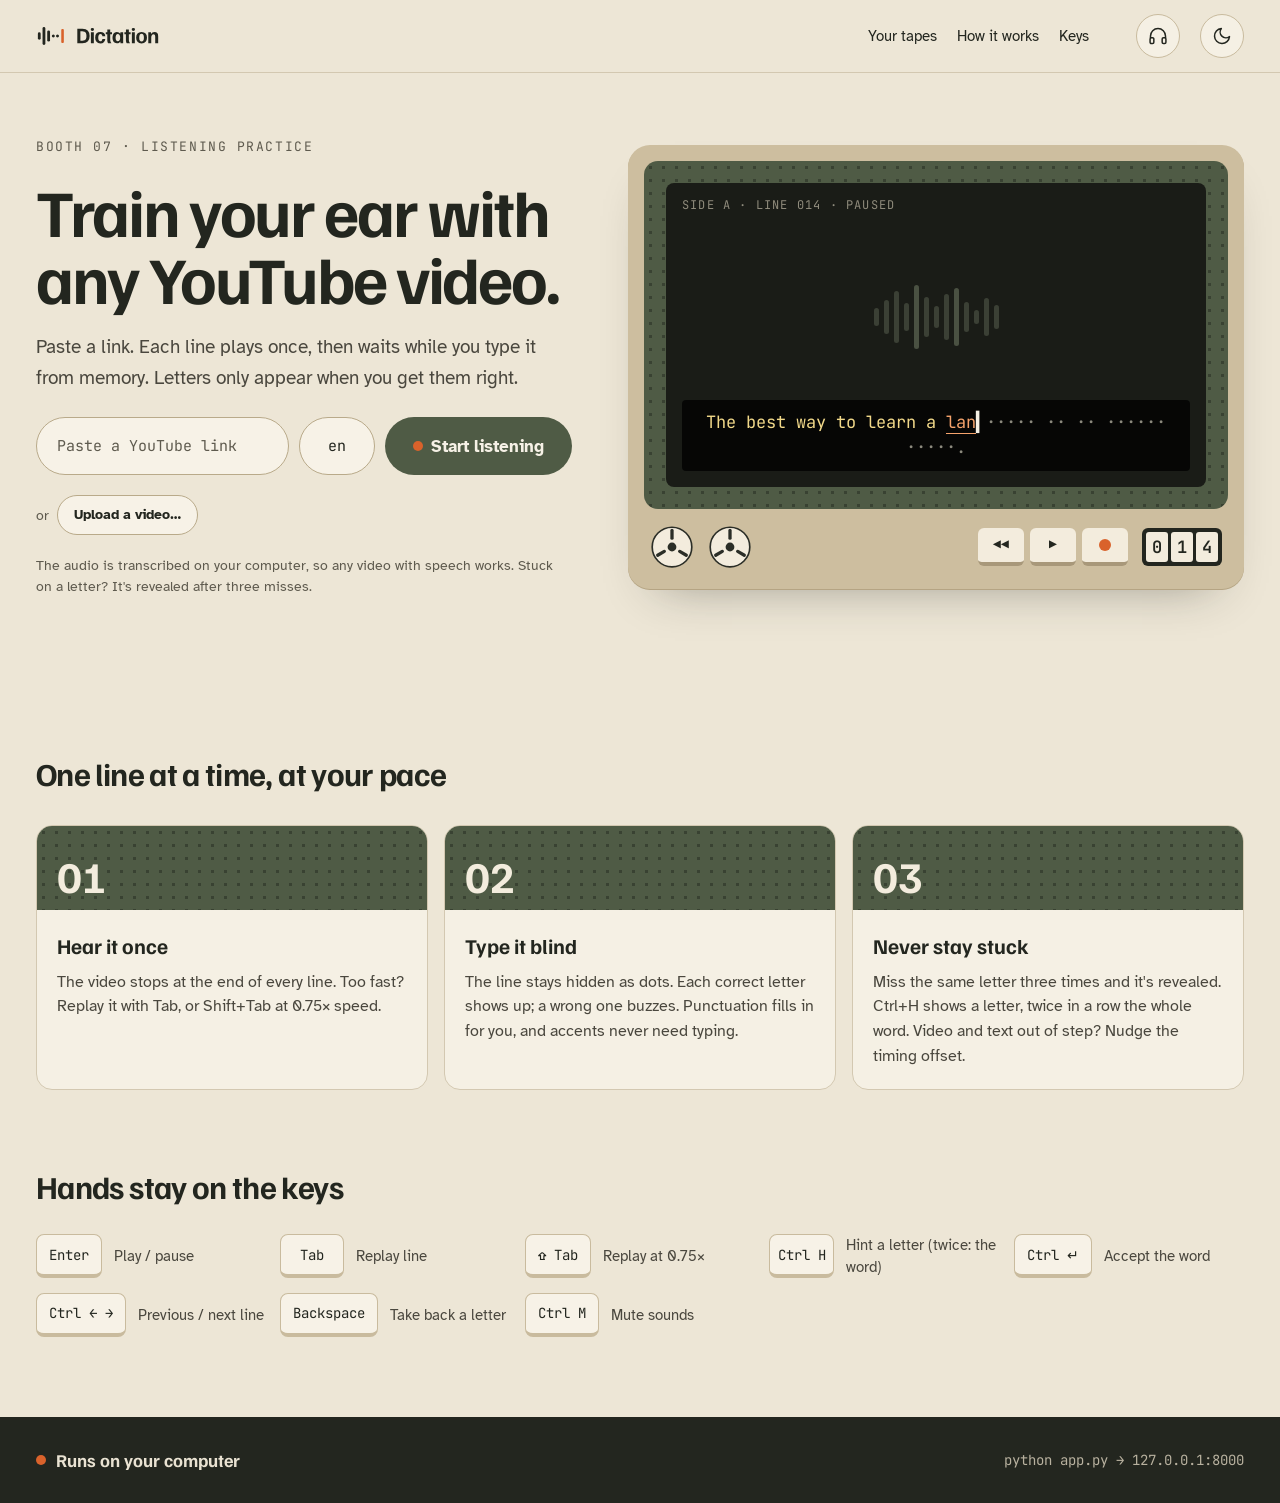
==== commit f7dc4d28: "New logo, favicon and layout tweaks; rewrite README - Add the Dictation logo, logo mark, favicon and" ====
--- a/index.html
+++ b/index.html
@@ -8,15 +8,17 @@
   // Applied before first paint so a saved theme doesn't flash.
   try { const t = localStorage.getItem("dictation:theme"); if (t) document.documentElement.dataset.theme = JSON.parse(t); } catch {}
 </script>
+<link rel="icon" href="/static/favicon.svg" type="image/svg+xml">
+<link rel="apple-touch-icon" href="/static/apple-touch-icon.png">
 <link rel="preconnect" href="https://fonts.googleapis.com">
 <link rel="preconnect" href="https://fonts.gstatic.com" crossorigin>
-<link rel="stylesheet" href="https://fonts.googleapis.com/css2?family=Bricolage+Grotesque:opsz,wght@12..96,400..800&family=Atkinson+Hyperlegible:wght@400;700&family=JetBrains+Mono:wght@400;600&display=swap">
-<link rel="stylesheet" href="/static/style.css?v=5">
+<link rel="stylesheet" href="https://fonts.googleapis.com/css2?family=Familjen+Grotesk:wght@400..700&family=Atkinson+Hyperlegible:wght@400;700&family=JetBrains+Mono:wght@400;600&display=swap">
+<link rel="stylesheet" href="/static/style.css?v=9">
 </head>
 <body>
 <header class="topbar">
   <div class="wrap topbarIn">
-    <span class="logo"><span class="logoDot"></span>Dictation</span>
+    <span class="logo" role="img" aria-label="Dictation"></span>
     <nav class="homeOnly" aria-label="Sections">
       <a href="#recent">Your tapes</a>
       <a href="#how">How it works</a>
@@ -25,6 +27,7 @@
     <div class="practiceOnly titleRow">
       <button id="backBtn" type="button">← Tapes</button>
       <span id="videoTitle"></span>
+      <span id="asrInfo"></span>
     </div>
     <span class="grow"></span>
     <label for="volume" class="practiceOnly volumeLabel">Volume</label>
@@ -200,17 +203,14 @@
 
     <aside id="sidebar">
       <div class="card sideCard">
-        <h2 class="capsLabel">This tape</h2>
+        <div class="cardHead">
+          <h2 class="capsLabel">This tape</h2>
+          <span id="videoStats"></span>
+        </div>
         <div class="tiles">
           <div class="tile"><span id="videoWpm" class="tileNum">–</span><span class="tileLabel">WPM</span></div>
           <div class="tile"><span id="videoAcc" class="tileNum">–</span><span class="tileLabel">Accuracy</span></div>
         </div>
-        <span id="videoStats" class="muted"></span>
-        <div class="missed">
-          <span class="muted">Missed words (<span id="missedCount">0</span>)</span>
-          <ul id="missedList"></ul>
-        </div>
-        <span id="asrInfo"></span>
       </div>
       <div class="card sideCard">
         <h2 class="capsLabel">Caption timing</h2>
@@ -251,6 +251,11 @@
         <span><kbd class="cap small">Ctrl H</kbd>hint</span>
         <span><kbd class="cap small">Ctrl ↵</kbd>accept word</span>
       </div>
+
+      <div class="missed">
+        <span class="muted">Missed words<span class="srOnly"> (<span id="missedCount">0</span>)</span></span>
+        <ul id="missedList"></ul>
+      </div>
     </section>
   </section>
 
@@ -292,6 +297,6 @@
   </section>
 </main>
 
-<script src="/static/app.js?v=8"></script>
+<script src="/static/app.js?v=9"></script>
 </body>
 </html>
--- a/static/style.css
+++ b/static/style.css
@@ -45,6 +45,8 @@
 
     /* other colors used by the mockups */
     --logo-ring:     #E2CDB8;
+    --logo:          url("dictation-logo.svg");
+    --logo-mark:     url("logo-mark.svg");
     --kbd-edge:      #C9BB9E;
     --on-panel:      #F6F1E6;  /* text on olive buttons */
     --on-rec:        #FFFFFF;  /* icon on the play key, text on a wrong letter */
@@ -83,6 +85,7 @@
       --ink: #ECE5D4; --ink-2: #CDC5B2; --ink-muted: #A8A190;
       --link: #EE9A68; --error: #E2685E; --error-text: #F2948A; --missed-bg: #4B2E1E; --missed-text: #F4B48E;
       --word-done: #6CC0AD; --word-current: #F2914F; --word-hint: #B9A3EC; --word-hint-bg: #3B3252; --word-hidden: #8E887A;
+      --logo: url("dictation-logo-light.svg"); --logo-mark: url("logo-mark-light.svg");
       --logo-ring: #5A4636; --kbd-edge: #5A5646; --link-hover: #F6B88F; --console-edge: #3F392C;
       --dash: #45483E; --divider: #4A4D42; --typing-bg: #151712; --footer-bg: #10110E; --backdrop: rgba(0, 0, 0, .6);
       --on-rec: #FFFFFF;
@@ -96,6 +99,7 @@
     --ink: #ECE5D4; --ink-2: #CDC5B2; --ink-muted: #A8A190;
     --link: #EE9A68; --error: #E2685E; --error-text: #F2948A; --missed-bg: #4B2E1E; --missed-text: #F4B48E;
     --word-done: #6CC0AD; --word-current: #F2914F; --word-hint: #B9A3EC; --word-hint-bg: #3B3252; --word-hidden: #8E887A;
+    --logo: url("dictation-logo-light.svg"); --logo-mark: url("logo-mark-light.svg");
     --logo-ring: #5A4636; --kbd-edge: #5A5646; --link-hover: #F6B88F; --console-edge: #3F392C;
     --dash: #45483E; --divider: #4A4D42; --typing-bg: #151712; --footer-bg: #10110E; --backdrop: rgba(0, 0, 0, .6);
     --on-rec: #FFFFFF;
@@ -107,7 +111,7 @@
   body { margin: 0; font: 16px/1.5 "Atkinson Hyperlegible", system-ui, sans-serif; color: var(--ink); background: var(--bg); }
   a { color: var(--link); }
   a:hover { color: var(--link-hover); }
-  h1, h2, h3 { font-family: "Bricolage Grotesque", system-ui, sans-serif; letter-spacing: -0.02em; margin: 0; }
+  h1, h2, h3 { font-family: "Familjen Grotesk", system-ui, sans-serif; letter-spacing: -0.02em; margin: 0; }
   .wrap { max-width: 1240px; margin: 0 auto; padding-left: 16px; padding-right: 16px; }
   .row { display: flex; gap: 8px; align-items: center; flex-wrap: wrap; }
   .grow { flex: 1 1 0; }
@@ -154,14 +158,15 @@
   .card { background: var(--card); border: 1px solid var(--line); border-radius: 18px; }
   .tile { background: var(--card-inset); border: 1px solid var(--line-soft); border-radius: 10px; padding: 12px 14px;
           display: flex; flex-direction: column; gap: 2px; min-width: 0; }
-  .tileNum { font: 800 38px/1.05 "Bricolage Grotesque", system-ui, sans-serif; color: var(--ink); letter-spacing: -0.02em; }
-  .tileLabel { font-size: 13px; color: var(--ink-muted); }
+  .tileNum { font: 700 38px/1.05 "Familjen Grotesk", system-ui, sans-serif; color: var(--ink); }
+  .tileLabel { font-size: 13px; line-height: normal; color: var(--ink-muted); }
 
   /* ---- Header ---------------------------------------------------------------------------- */
   .topbar { border-bottom: 1px solid var(--line); }
   .topbarIn { display: flex; flex-wrap: wrap; align-items: center; gap: 16px 20px; padding-top: 14px; padding-bottom: 14px; }
-  .logo { display: flex; align-items: center; gap: 10px; font: 700 22px "Bricolage Grotesque", system-ui, sans-serif; letter-spacing: -0.02em; }
-  .logoDot { width: 14px; height: 14px; border-radius: 50%; background: var(--rec); box-shadow: 0 0 0 4px var(--logo-ring); }
+  /* Full logo (mark + wordmark, 497×120) at 30px high; just the 30×30 mark on phones. */
+  .logo { flex: none; width: 124px; height: 30px; background: var(--logo) no-repeat left center / contain; }
+  @media (max-width: 600px) { .logo { width: 30px; background-image: var(--logo-mark); } }
   .topbar nav { flex: 100 1 auto; display: flex; justify-content: flex-end; gap: 20px; flex-wrap: wrap; font-size: 15px; }
   .topbar nav a { color: var(--ink); text-decoration: none; padding: 10px 0; }
   .topbar nav a:hover { color: var(--link); }
@@ -267,7 +272,7 @@
                    display: flex; justify-content: space-between; align-items: center; gap: 10px; min-height: 52px; }
   .cassetteLabel.done { border-top-color: var(--word-done); }
   .cassetteLabel.expired { border-top-color: var(--key-edge); }
-  .cassetteTitle { font: 700 18px/1.25 "Bricolage Grotesque", system-ui, sans-serif; overflow: hidden; text-overflow: ellipsis;
+  .cassetteTitle { font: 700 18px/1.25 "Familjen Grotesk", system-ui, sans-serif; overflow: hidden; text-overflow: ellipsis;
                    display: -webkit-box; -webkit-line-clamp: 2; -webkit-box-orient: vertical; word-break: break-word; }
   .cassetteWindow { background: var(--screen); border-radius: 40px; height: 72px; padding: 0 20px; display: flex; align-items: center; }
   .reelSlot { flex: 0 0 60px; display: flex; justify-content: center; }
@@ -284,7 +289,7 @@
   .howGrid { display: grid; grid-template-columns: repeat(auto-fit, minmax(260px, 1fr)); gap: 16px; }
   .howCard { background: var(--card); border: 1px solid var(--line); border-radius: 16px; overflow: hidden; display: flex; flex-direction: column; }
   .howHead { height: 84px; display: flex; align-items: flex-end; padding: 0 20px 12px; }
-  .howHead span { font: 800 44px/1 "Bricolage Grotesque", system-ui, sans-serif; color: var(--on-dark); }
+  .howHead span { font: 700 44px/1 "Familjen Grotesk", system-ui, sans-serif; color: var(--on-dark); }
   .howBody { padding: 20px; display: flex; flex-direction: column; gap: 8px; }
   .howBody h3 { font-size: 21px; font-weight: 700; letter-spacing: 0; }
   .howBody p { margin: 0; font-size: 16px; line-height: 1.55; color: var(--ink-2); }
@@ -294,7 +299,7 @@
 
   .footer { background: var(--footer-bg); color: var(--footer-text); }
   .footerIn { padding-top: 32px; padding-bottom: 32px; display: flex; flex-wrap: wrap; justify-content: space-between; align-items: center; gap: 16px; }
-  .footerTitle { display: flex; align-items: center; gap: 10px; font: 700 18px "Bricolage Grotesque", system-ui, sans-serif; }
+  .footerTitle { display: flex; align-items: center; gap: 10px; font: 700 18px "Familjen Grotesk", system-ui, sans-serif; }
   .footerCmd { font: 14px "JetBrains Mono", monospace; color: var(--on-dark-muted); }
 
   /* ---- Practice ------------------------------------------------------------------------ */
@@ -311,9 +316,10 @@
     .volumeLabel { position: absolute; width: 1px; height: 1px; overflow: hidden; clip: rect(0 0 0 0); }
     #volume { flex: 1 1 100px; }
   }
-  #videoTitle { flex: 1 1 200px; min-width: 0; font: 700 20px/1.25 "Bricolage Grotesque", system-ui, sans-serif; letter-spacing: -0.01em;
+  #videoTitle { flex: 0 1 auto; min-width: 0; font: 700 20px/1.25 "Familjen Grotesk", system-ui, sans-serif; letter-spacing: -0.01em;
                 overflow: hidden; text-overflow: ellipsis; white-space: nowrap; }
-  #asrInfo { font: 12px "JetBrains Mono", monospace; color: var(--ink-muted); overflow-wrap: anywhere; }
+  #asrInfo { flex: none; font: 12px "JetBrains Mono", monospace; color: var(--ink-muted); white-space: nowrap; }
+  @media (max-width: 1100px) { #asrInfo { display: none; } }
   #asrInfo:empty { display: none; }
 
   #stage { grid-area: stage; align-self: start; }
@@ -335,10 +341,12 @@
   #controls { display: flex; flex-wrap: wrap; gap: 8px; align-items: center; }
 
   #sidebar { grid-area: side; display: flex; flex-direction: column; gap: 16px; min-width: 0; }
-  .sideCard { padding: 20px; display: flex; flex-direction: column; gap: 14px; }
+  .sideCard { padding: 20px; display: flex; flex-direction: column; gap: 16px; }
+  .cardHead { display: flex; justify-content: space-between; align-items: baseline; gap: 8px; flex-wrap: wrap; }
+  .cardHead .capsLabel { line-height: normal; }
   .tiles { display: grid; grid-template-columns: repeat(2, minmax(0, 1fr)); gap: 12px; }
-  #videoStats { font-size: 13px; margin-top: -6px; }
-  .missed { display: flex; flex-direction: column; gap: 10px; }
+  #videoStats { font: 12px "JetBrains Mono", monospace; color: var(--ink-muted); }
+  .missed { display: flex; flex-direction: column; gap: 10px; border-top: 1px dashed var(--divider); padding-top: 16px; }
   #missedList { display: flex; flex-wrap: wrap; gap: 6px; margin: 0; padding: 0; list-style: none; }
   #missedList:empty::before { content: "None yet"; font-size: 14px; color: var(--ink-muted); }
   #missedList li { padding: 5px 11px; border-radius: 999px; background: var(--missed-bg); color: var(--missed-text);
